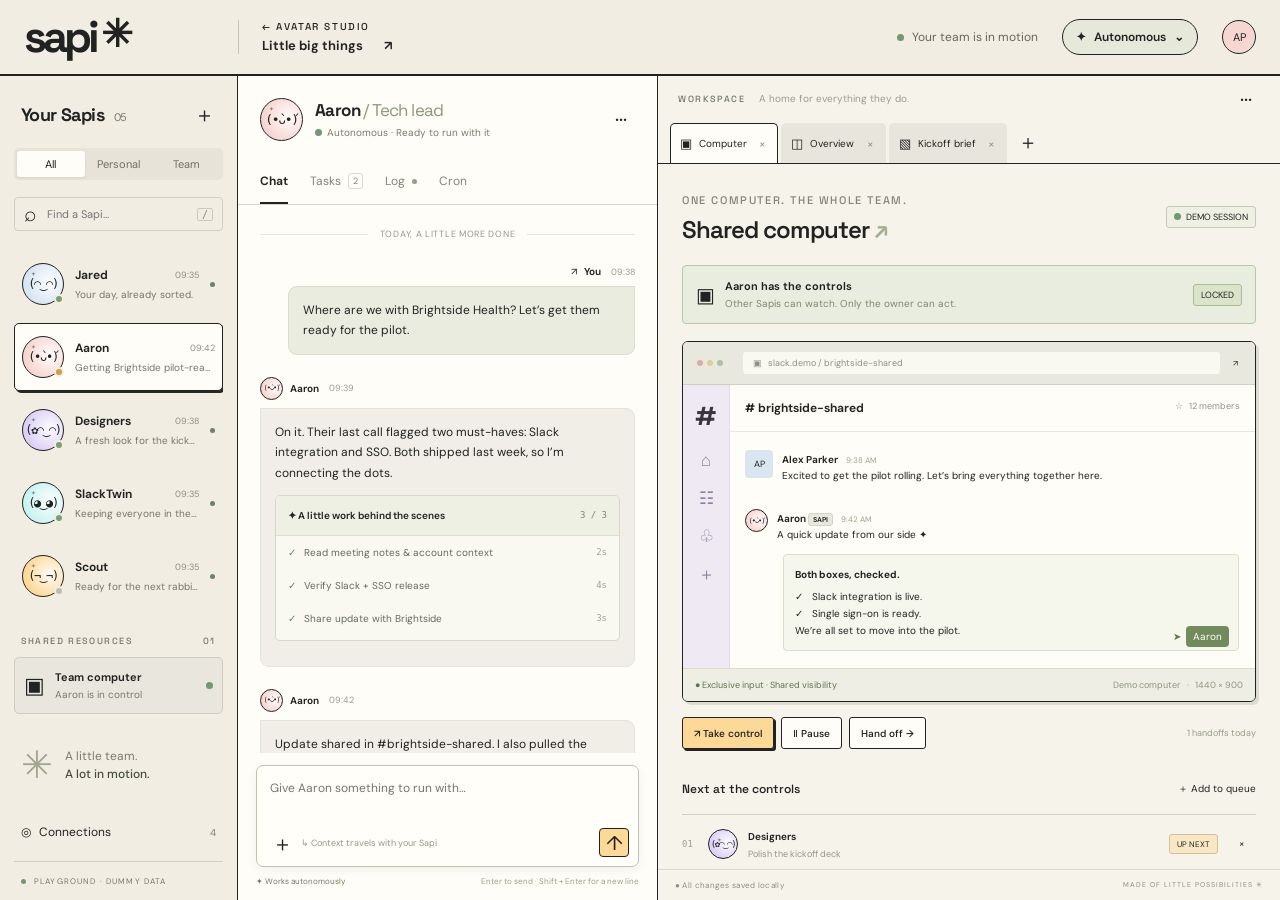
==== workspace/index.html @ 3ad09669 "Add Sapi agent workspace prototype module" ====
<!doctype html>
<html lang="en">
<head>
  <meta charset="utf-8">
  <meta name="viewport" content="width=device-width, initial-scale=1">
  <meta name="theme-color" content="#f1ede3">
  <title>Sapi — A little team. A lot in motion.</title>
  <link rel="stylesheet" href="styles.css">
</head>
<body>
  <div class="app">
    <header class="app-header">
      <a class="wordmark" href="#" aria-label="Sapi home">sapi<span class="brand-spark">✳</span></a>
      <div class="workspace-name"><a class="tiny-label" href="../index.html" style="text-decoration:none">← AVATAR STUDIO</a><strong>Little big things <span>↗</span></strong></div>
      <div class="header-status"><span class="status-dot"></span><span id="team-status">Your team is in motion</span></div>
      <button class="pill" id="autonomy-button"><span>✦</span> <span id="autonomy-label">Autonomous</span> <span>⌄</span></button>
      <button class="user-avatar" id="profile-button" aria-label="Workspace settings">AP</button>
    </header>
    <div class="main-grid">
      <aside class="sidebar">
        <div class="sidebar-heading"><h1>Your Sapis<span id="agent-count">05</span></h1><button class="icon-button" id="add-agent" aria-label="Add an agent">＋</button></div>
        <div class="scope-switch" aria-label="Agent views"><button data-scope="all" class="active">All</button><button data-scope="personal">Personal</button><button data-scope="team">Team</button></div>
        <label class="search-field"><span aria-hidden="true">⌕</span><input id="agent-search" type="search" placeholder="Find a Sapi…" aria-label="Search agents"><kbd>/</kbd></label>
        <div id="agent-list" class="agent-list"></div>
        <div class="sidebar-bottom">
          <div class="small-heading"><span>SHARED RESOURCES</span><span>01</span></div>
          <button id="resource-button" class="resource-card"><span class="computer-icon" aria-hidden="true">▣</span><span><strong>Team computer</strong><small id="resource-owner">Aaron is in control</small></span><span class="status-dot"></span></button>
          <div class="team-note"><span class="note-spark">✳</span><p>A little team.<br><strong>A lot in motion.</strong></p></div>
          <button id="connections-button" class="text-button full-row">◎ <span>Connections</span><span class="count">4</span></button>
          <div class="demo-note"><span class="status-dot"></span> PLAYGROUND · DUMMY DATA</div>
        </div>
      </aside>
      <section class="conversation" aria-label="Agent conversation">
        <div class="agent-heading" id="agent-heading"></div>
        <nav class="conversation-tabs" aria-label="Agent activity"><button data-panel="chat" class="active">Chat</button><button data-panel="tasks">Tasks <span id="task-count">3</span></button><button data-panel="log">Log <span class="log-dot"></span></button><button data-panel="cron">Cron</button></nav>
        <div class="conversation-body" id="conversation-body"></div>
        <div class="composer-area" id="composer-area">
          <div id="attachment-chip"></div>
          <form class="composer" id="chat-form"><textarea rows="2" id="message-input" placeholder="Give Aaron something to run with…" aria-label="Message agent"></textarea><div class="composer-bottom"><button type="button" id="attach-button" class="icon-button" aria-label="Attach a demo document">＋</button><span>↳ Context travels with your Sapi</span><button type="submit" class="send-button" aria-label="Send message">↑</button></div></form>
          <div class="composer-hint"><span>✦ Works autonomously</span><span>Enter to send · Shift + Enter for a new line</span></div>
        </div>
      </section>
      <main class="workspace" aria-label="Dashboards and artifacts">
        <div class="workspace-heading"><span class="tiny-label">WORKSPACE</span><span class="workspace-subtitle">A home for everything they do.</span><button class="icon-button" id="workspace-menu" aria-label="Workspace options">···</button></div>
        <div class="browser-tabs-wrap"><div id="browser-tabs" class="browser-tabs" aria-label="Workspace tabs"></div><button id="add-tab" class="add-tab" aria-label="Add workspace tab">＋</button></div>
        <div id="workspace-content" class="workspace-content"></div>
        <footer class="workspace-footer"><span id="workspace-footer-status">● All changes saved locally</span><span>MADE OF LITTLE POSSIBILITIES ✳</span></footer>
      </main>
    </div>
  </div>
  <dialog id="modal" aria-labelledby="modal-title"><div class="modal-top"><span class="tiny-label" id="modal-eyebrow">SAPI WORKSPACE</span><button class="icon-button" id="close-modal" aria-label="Close dialog">×</button></div><div id="modal-content"></div></dialog>
  <div id="toast" class="toast" role="status" aria-live="polite"></div>
  <script src="app.js"></script>
</body>
</html>
---- workspace/styles.css ----
@import url('https://fonts.googleapis.com/css2?family=DM+Sans:wght@400;450;500;550;600;650;700&family=Space+Grotesk:wght@400;500;600;700&display=swap');
:root{--ink:#202321;--paper:#f1ede3;--panel:#fffdf7;--line:#d9d6cd;--muted:#77796f;--acid:#fdd997;--green:#416651;--rose:#f7d6d1;--aqua:#c9f3f1;--lavender:#dbd0f7;--shadow:3px 3px 0 var(--ink)}
*{box-sizing:border-box}body{margin:0;background:var(--paper);color:var(--ink);font-family:'DM Sans',sans-serif;font-size:13px}button,input,textarea,select{font:inherit;color:inherit}button,a,input,textarea,select{-webkit-tap-highlight-color:transparent}button{cursor:pointer}button{border:0;background:none}button:disabled{cursor:default;opacity:.45}button:focus-visible,a:focus-visible{outline:3px solid #9671da;outline-offset:3px}input:focus,textarea:focus,select:focus{outline:2px solid #a2947a;outline-offset:1px}a{color:inherit}button:hover{filter:brightness(.97)}h1,h2,h3,p{margin:0}h1,h2,h3,.display{font-family:'Space Grotesk',sans-serif}button{transition:background .15s,box-shadow .15s,transform .15s}svg{vertical-align:middle}small{font-size:11px}strong{font-weight:650}.app{height:100dvh;min-height:640px;display:flex;flex-direction:column}.app-header{height:76px;min-height:76px;display:flex;align-items:center;border-bottom:2px solid var(--ink);padding:0 24px;gap:24px}.wordmark{font-family:'Space Grotesk',sans-serif;font-size:44px;line-height:1;font-weight:700;letter-spacing:-4px;text-decoration:none;width:190px}.brand-spark{display:inline-block;font-size:38px;margin-left:5px;color:var(--ink);vertical-align:top}.workspace-name{padding-left:23px;border-left:1px solid #c7c4b9;display:grid;gap:4px}.workspace-name strong{font-size:13px}.workspace-name strong span{margin-left:18px}.tiny-label,.small-heading,.eyebrow{font:500 10px 'Space Grotesk',sans-serif;letter-spacing:1.6px}.header-status{margin-left:auto;display:flex;align-items:center;gap:8px;color:#64685c;font-size:12px}.status-dot{display:inline-block;flex-shrink:0;width:7px;height:7px;border-radius:50%;background:#719873}.pill{display:flex;align-items:center;gap:8px;padding:9px 13px;border:1px solid var(--ink);border-radius:22px;background:#e6e8da;font-size:12px;font-weight:600}.user-avatar{border:1.5px solid var(--ink);border-radius:50%;height:34px;width:34px;background:var(--rose);font-size:11px}.main-grid{flex:1;min-height:0;display:grid;grid-template-columns:238px minmax(350px,420px) minmax(420px,1fr)}.sidebar{border-right:1.5px solid var(--ink);display:flex;flex-direction:column;min-height:0;padding:24px 14px 0}.sidebar-heading{display:flex;align-items:center;justify-content:space-between;margin:0 7px 20px}.sidebar-heading h1{font-size:18px;letter-spacing:-.6px}.sidebar-heading h1 span{font:400 11px 'DM Sans';color:var(--muted);margin-left:10px}.icon-button{width:28px;height:28px;display:inline-grid;place-items:center;font-size:21px;border-radius:4px;flex-shrink:0}.icon-button:hover{background:#e6e2d7}.scope-switch{display:flex;padding:3px;background:#e7e3d9;border-radius:5px;margin-bottom:17px}.scope-switch button{flex:1;font-size:11px;padding:6px 2px;border-radius:3px;color:#6d7065}.scope-switch button.active{background:var(--panel);box-shadow:0 1px 3px #00000015;color:var(--ink)}.search-field{display:flex;align-items:center;gap:8px;padding:8px 9px;border:1px solid #d1cec4;border-radius:4px;margin-bottom:18px}.search-field span{font-size:21px;line-height:14px}.search-field input{background:none;border:0;min-width:0;width:100%;font-size:11px}.search-field kbd{border:1px solid #ccc8bd;border-radius:2px;padding:0 4px;color:#8d8b82;font-size:10px}.agent-list{display:flex;flex-direction:column;gap:5px;overflow:auto;padding:1px 0 12px}.agent-row{display:flex;align-items:center;gap:11px;text-align:left;width:100%;padding:12px 7px;border:1px solid transparent;border-radius:5px;position:relative}.agent-row.active{background:var(--panel);border-color:var(--ink);box-shadow:2px 2px 0 #252822}.agent-row:hover:not(.active){background:#e8e3d9}.avatar{position:relative;display:inline-flex;align-items:center;justify-content:center;border:1.4px solid var(--ink);border-radius:50%;width:42px;height:42px;flex-shrink:0;background:radial-gradient(circle at 67% 46%,#ffffffee 0%,#ffffffaa 20%,#ffffff00 70%),var(--avatar-color);font-family:'SF Mono',monospace;font-size:12px;letter-spacing:-1.3px;white-space:nowrap}.avatar:before{content:'✦';position:absolute;top:5px;left:8px;font-size:8px;opacity:.5}.avatar .presence{position:absolute;bottom:0;right:-1px;border:2px solid var(--paper);background:#7b9e76;border-radius:50%;width:10px;height:10px}.avatar .presence.busy{background:#d29c48}.avatar .presence.idle{background:#b9bdb2}.avatar.large{width:43px;height:43px;font-size:13px}.avatar.mini{width:23px;height:23px;font-size:7px;letter-spacing:-1px}.avatar.mini:before{display:none}.agent-row-copy{min-width:0;flex:1}.agent-row-name{display:flex;align-items:center;justify-content:space-between;gap:4px;font-weight:650;font-size:12px}.agent-row-name small{font-size:9px;font-weight:400;color:#8c8f82}.agent-row-copy p{font-size:10px;margin-top:5px;color:#74776c;white-space:nowrap;overflow:hidden;text-overflow:ellipsis}.unread-dot{height:5px;width:5px;border-radius:50%;background:#668568}.sidebar-bottom{margin-top:auto;padding-top:20px}.small-heading{display:flex;justify-content:space-between;font-size:9px;color:#75786c;padding:0 7px;margin-bottom:10px}.resource-card{display:flex;gap:10px;align-items:center;text-align:left;border:1px solid #cecbbf;border-radius:5px;width:100%;padding:12px 9px;background:#e9e7dd}.computer-icon{font-size:22px}.resource-card strong{font-size:11px;display:block}.resource-card small{display:block;font-size:10px;margin-top:4px;color:#767a6c}.resource-card>.status-dot{margin-left:auto}.team-note{display:flex;align-items:center;gap:12px;padding:26px 7px 22px}.note-spark{font-size:38px;color:#a2a690}.team-note p{font-size:12px;color:#787c6d;line-height:1.5}.team-note strong{font-weight:500;color:#454c3f}.text-button{display:flex;align-items:center;gap:8px;padding:7px 0;font-size:12px}.full-row{width:100%;padding:12px 7px}.count{margin-left:auto;font-size:10px;color:#7c8172}.demo-note{border-top:1px solid #d1cec2;margin-top:9px;display:flex;align-items:center;gap:8px;padding:14px 7px;font-size:8px;letter-spacing:1.15px;color:#757969}.demo-note .status-dot{height:5px;width:5px}.conversation{background:var(--panel);border-right:1.5px solid var(--ink);display:flex;flex-direction:column;min-width:0;min-height:0}.agent-heading{display:flex;gap:12px;align-items:center;padding:21px 22px 19px;height:84px}.agent-heading h2{font-size:17px;letter-spacing:-.6px;margin-bottom:5px}.agent-heading p{font-size:10px;color:#777e6e;display:flex;align-items:center;gap:5px}.agent-heading .icon-button{margin-left:auto}.conversation-tabs{display:flex;gap:22px;border-bottom:1px solid var(--line);padding:0 22px}.conversation-tabs button{font-size:12px;padding:13px 0;border-bottom:2px solid transparent;color:#808375;display:flex;align-items:center;gap:7px}.conversation-tabs button.active{border-bottom-color:var(--ink);color:var(--ink);font-weight:650}.conversation-tabs button span:not(.log-dot){font-size:9px;padding:1px 4px;border:1px solid #dadbd0;border-radius:3px}.log-dot{height:5px;width:5px;border-radius:50%;background:#8fa281}.conversation-body{flex:1;overflow:auto;min-height:0;padding:23px 22px;scroll-behavior:smooth}.day-divider{display:flex;align-items:center;gap:12px;color:#96988c;font-size:9px;letter-spacing:.7px;margin:0 0 25px}.day-divider:before,.day-divider:after{content:'';height:1px;background:#e8e7dd;flex:1}.message{margin-bottom:22px}.message.user{margin-left:28px}.message-meta{display:flex;align-items:center;gap:7px;font-size:10px;margin-bottom:8px}.message-meta time{font-size:9px;color:#999c90;margin-left:3px}.user .message-meta{justify-content:flex-end}.message-bubble{font-size:12px;line-height:1.7;background:#f0eee6;border:1px solid #e5e3d9;border-radius:0 9px 9px 9px;padding:13px 14px}.user .message-bubble{background:#e9ecdF;border-color:#d8ddcd;border-radius:9px 0 9px 9px}.message-bubble p+p{margin-top:10px}.message-bubble b{font-weight:650}.message-bubble a,.inline-link{color:#527359;text-decoration:underline;text-underline-offset:3px}.execution-card{border:1px solid #d7d8ca;border-radius:5px;margin:12px 0;background:#f9f9f2;overflow:hidden}.execution-title{display:flex;align-items:center;gap:6px;padding:11px 12px;font-size:10px;font-weight:600;background:#edf0e3;border-bottom:1px solid #dce0d2}.execution-title span:last-child{margin-left:auto;font:400 9px monospace;color:#7e8776}.execution-line{display:flex;align-items:center;gap:8px;padding:8px 12px;font-size:10px;color:#646b59}.execution-line:first-of-type{padding-top:13px}.execution-line:last-child{padding-bottom:13px}.check{color:#628559}.execution-line time{margin-left:auto;color:#a0a48e;font:9px monospace}.artifact-link{display:flex;align-items:center;gap:12px;padding:13px 12px;border:1px solid #c8cbbd;border-radius:4px;text-align:left;background:#fffdf7;width:100%;margin-top:13px;box-shadow:2px 2px 0 #e1e0d5}.file-icon{font-size:22px;border:1px solid #a5b697;border-radius:3px;background:#e4eadb;padding:3px 6px}.artifact-link strong{display:block;font-size:11px}.artifact-link small{display:block;font-size:9px;color:#929782;margin-top:4px}.artifact-link>span:last-child{margin-left:auto}.message-foot{display:flex;align-items:center;gap:5px;margin-top:8px;font-size:9px;color:#89917b}.suggestions{display:flex;flex-wrap:wrap;gap:7px;margin-top:16px}.suggestions button{border:1px solid #d9ddcc;border-radius:4px;font-size:10px;padding:7px 9px;background:#fbfcf6;color:#606e53}.composer-area{padding:12px 18px 14px}.composer{border:1px solid #bfc4b2;border-radius:7px;background:#fffef9;box-shadow:0 3px 10px #323b2810;overflow:hidden}.composer textarea{display:block;width:100%;resize:none;background:none;border:0;padding:13px;font-size:12px;line-height:1.5;min-height:57px;max-height:150px}.composer textarea:focus{outline:0}.composer:focus-within{outline:2px solid #a9b497}.composer-bottom{display:flex;align-items:center;padding:0 9px 9px;gap:7px}.composer-bottom>span{font-size:9px;color:#929986}.send-button{margin-left:auto;border:1px solid var(--ink);height:29px;width:30px;background:var(--acid);border-radius:4px;font-size:20px}.composer-hint{display:flex;justify-content:space-between;font-size:8px;color:#9a9f8c;margin-top:9px;gap:10px}.composer-hint span:first-child{color:#6f7e60}.workspace{min-width:0;background:#f6f3eb;display:flex;flex-direction:column;min-height:0}.workspace-heading{height:45px;min-height:45px;display:flex;align-items:center;padding:0 20px;gap:14px}.workspace-heading .tiny-label{font-size:9px;color:#73786a}.workspace-subtitle{font-size:10px;color:#9a9d90}.workspace-heading .icon-button{margin-left:auto}.browser-tabs-wrap{display:flex;border-bottom:1.5px solid var(--ink);padding:0 12px;min-height:39px;gap:5px}.browser-tabs{display:flex;min-width:0;overflow:auto;scrollbar-width:none;gap:3px;padding-top:2px;flex:0 1 auto}.workspace-tab{display:flex;align-items:center;gap:10px;border:1px solid transparent;border-bottom:0;border-radius:5px 5px 0 0;padding:0 9px;background:#e8e6dc;min-width:105px;max-width:180px;flex-shrink:0;font-size:10px}.workspace-tab.active{background:var(--panel);border-color:var(--ink);position:relative}.workspace-tab .tab-select{display:flex;align-items:center;gap:7px;flex:1;text-align:left;padding:11px 0;white-space:nowrap;overflow:hidden;text-overflow:ellipsis}.tab-icon{font-size:13px}.tab-close{padding:2px;font-size:12px;color:#929487}.add-tab{font-size:20px;width:28px;flex-shrink:0}.workspace-content{flex:1;min-height:0;overflow:auto;padding:24px}.workspace-footer{border-top:1px solid #d8d8cc;display:flex;justify-content:space-between;gap:12px;padding:10px 17px;font-size:8px;color:#89917a;letter-spacing:.3px}.workspace-footer span:last-child{font-size:7px;letter-spacing:1px}.section-title{display:flex;align-items:center;gap:10px;margin-bottom:20px}.section-title h2{font-size:24px;letter-spacing:-1px;font-weight:600}.section-title p{font-size:11px;color:#818675;margin-top:5px}.section-title .actions{margin-left:auto}.eyebrow{font-size:9px;color:#868b79;margin-bottom:7px}.tag{display:inline-flex;align-items:center;gap:5px;padding:4px 7px;border:1px solid #c5cbb7;background:#edf0e2;border-radius:3px;font-size:9px;white-space:nowrap}.tag.amber{background:#f8e7c5;border-color:#d4c094}.tag.gray{background:#e9e8df;border-color:#d4d5c7}.tag.lilac{background:#ece6f8;border-color:#cfc0e2}.button{display:inline-flex;align-items:center;justify-content:center;gap:7px;border:1px solid var(--ink);background:var(--panel);padding:8px 11px;border-radius:3px;font-size:10px;font-weight:550;min-height:32px}.button.primary{background:var(--acid);box-shadow:2px 2px 0 var(--ink)}.button.primary:hover{transform:translate(1px,1px);box-shadow:1px 1px 0 var(--ink)}.button.danger{color:#9d463e;border-color:#b26c60}.button.soft{border-color:#cdd1c0;background:#eeeee3}.actions{display:flex;gap:7px;align-items:center;flex-wrap:wrap}.lock-banner{display:flex;align-items:center;gap:10px;padding:13px;border:1px solid #b8c7a5;background:#e8eddf;border-radius:4px;margin-bottom:17px}.lock-banner strong{display:block;font-size:11px}.lock-banner p{font-size:10px;color:#7d896e;margin-top:4px}.lock-banner .tag{margin-left:auto;background:#dbe4cb;border-color:#aabc94}.lock-symbol{font-size:20px}.computer-window{border:1.5px solid var(--ink);border-radius:6px;overflow:hidden;box-shadow:3px 3px 0 #deddd1;background:#fffdf7}.computer-toolbar{display:flex;align-items:center;background:#e9e8df;padding:10px;gap:6px;border-bottom:1px solid #cecfc0}.traffic{display:flex;gap:4px;padding:0 4px}.traffic i{height:6px;width:6px;border-radius:50%;background:#c7cbbd}.traffic i:first-child{background:#d8b0a3}.traffic i:nth-child(2){background:#dfcd92}.traffic i:last-child{background:#adc1a0}.address{margin-left:10px;background:#f9f8f1;border-radius:3px;padding:5px 10px;flex:1;font-size:9px;color:#8b9181;overflow:hidden;white-space:nowrap}.computer-toolbar>.tag{font-size:8px;border:0;background:none}.mock-screen{min-height:266px;position:relative;display:flex}.mock-rail{width:47px;background:#efe9f4;border-right:1px solid #e2daea;display:flex;flex-direction:column;align-items:center;padding:15px 0;gap:16px;font-size:17px;color:#8e809f}.mock-rail .slack-symbol{font-size:25px;color:#3b3443;font-weight:700}.mock-channel{flex:1;min-width:0}.channel-header{padding:15px;border-bottom:1px solid #e7e7dc;font-size:12px;font-weight:650;display:flex;justify-content:space-between}.channel-header span{font-size:9px;font-weight:400;color:#8e9383}.channel-post{display:flex;align-items:flex-start;gap:9px;padding:18px 15px 7px}.channel-post .user-avatar{border-radius:4px;width:28px;height:28px;font-size:9px;flex-shrink:0;background:#d9e6ef;border:0;display:grid;place-items:center}.channel-post p{font-size:10px;line-height:1.7}.channel-post strong{font-size:10px}.channel-post time{font-size:8px;color:#a0a28f;margin-left:8px}.posted-card{margin:4px 16px 17px 53px;padding:11px;background:#f5f7ed;border:1px solid #d9dfca;border-radius:4px;line-height:1.7;font-size:10px}.posted-card b{display:block;font-size:10px;margin-bottom:5px}.screen-cursor{position:absolute;right:26px;bottom:21px;display:flex;align-items:center;font-size:10px;gap:5px;color:#60794d}.screen-cursor span{background:#728b5d;color:#fff;padding:4px 7px;border-radius:4px}.computer-caption{display:flex;justify-content:space-between;align-items:center;gap:8px;padding:10px 12px;background:#efeee5;border-top:1px solid #d9dbcb;font-size:9px;color:#8d957f}.computer-caption span:first-child{color:#5d744a}.computer-controls{display:flex;justify-content:space-between;align-items:center;gap:10px;margin:15px 0 26px}.computer-controls>span{font-size:9px;color:#969c87}.subheading{display:flex;justify-content:space-between;align-items:center;margin-bottom:11px}.subheading h3{font-size:12px;font-weight:550}.subheading span{font-size:9px;color:#8c947d}.queue{border-top:1px solid #cfd4c1}.queue-row{display:flex;align-items:center;gap:10px;padding:12px 0;border-bottom:1px solid #d8dccd}.queue-position{font:9px monospace;color:#9ba48a;width:16px}.queue-row .avatar{width:30px;height:30px;font-size:9px}.queue-row-copy{flex:1}.queue-row strong{font-size:10px}.queue-row p{font-size:9px;color:#909981;margin-top:4px}.queue-row>.tag{font-size:8px}.queue-row>button{font-size:10px}.resource-help{font-size:10px;color:#8c967d;line-height:1.6;padding-top:13px}.overview-hero{border:1.5px solid var(--ink);padding:20px;background:var(--acid);box-shadow:3px 3px 0 var(--ink);position:relative;margin:4px 3px 24px 0}.overview-hero h2{font-size:27px;letter-spacing:-1px;line-height:1.13;max-width:280px}.overview-hero p{font-size:11px;margin-top:12px;max-width:310px;line-height:1.6}.overview-hero .hero-spark{position:absolute;right:20px;top:16px;font-size:50px;color:#8d723b;opacity:.45}.metrics{display:grid;grid-template-columns:repeat(3,1fr);border-bottom:1px solid #cbcebd;padding-bottom:22px;margin-bottom:22px}.metric{border-right:1px solid #d1d4c2;padding-left:16px}.metric:first-child{padding-left:0}.metric:last-child{border:0}.metric strong{font:500 27px 'Space Grotesk'}.metric p{font-size:10px;color:#818a72;margin-top:4px}.task-card{border:1px solid #d0d4c2;background:var(--panel);padding:15px;border-radius:5px;margin-bottom:10px;text-align:left;width:100%;display:block}.task-card:hover{border-color:#8f9d7f}.task-card h3{font-family:'DM Sans';font-size:12px;line-height:1.5;font-weight:600}.task-card p{color:#858e76;font-size:10px;margin-top:5px;line-height:1.6}.task-card-top{display:flex;align-items:center;justify-content:space-between;gap:8px;margin-bottom:10px}.task-card-bottom{display:flex;align-items:center;gap:7px;margin-top:14px;font-size:9px;color:#8b947b}.task-card-bottom>.tag{margin-left:auto}.progress-track{height:4px;background:#e8ebdf;border-radius:2px;margin-top:13px}.progress-track span{height:4px;display:block;background:#a6b492;border-radius:2px}.list-heading{display:flex;align-items:center;justify-content:space-between;margin-bottom:17px}.list-heading h3{font-size:15px;letter-spacing:-.4px}.empty{padding:35px 14px;text-align:center;color:#879179;font-size:12px;line-height:1.8}.log-row{padding:0 0 22px 16px;border-left:1px solid #d7decb;position:relative;margin-left:5px}.log-row:before{content:'';position:absolute;width:7px;height:7px;left:-4px;top:4px;background:#9eae8b;border:2px solid var(--panel);border-radius:50%}.log-row time{font:9px monospace;color:#9ca58f}.log-row strong{font-size:11px;display:block;margin:6px 0}.log-row p{font-size:10px;color:#8b957e;line-height:1.6}.schedule-card{border:1px solid #cbd2bf;border-radius:5px;background:#f8f9f1;padding:14px;margin-bottom:12px}.schedule-card h3{font:600 12px 'DM Sans'}.schedule-card p{font-size:10px;color:#869279;margin:7px 0;line-height:1.6}.schedule-card .actions{border-top:1px solid #dde2d3;padding-top:10px;margin-top:12px;justify-content:space-between}.schedule-meta{font:9px monospace;color:#93a081}.switch{width:29px;height:17px;border-radius:12px;background:#8d9f7a;padding:2px;display:inline-flex;align-items:center}.switch:before{content:'';height:13px;width:13px;border-radius:50%;background:white;transform:translateX(12px)}.switch.off{background:#c6cbbd}.switch.off:before{transform:translateX(0)}.doc-page{border:1px solid #d1d3c5;background:#fffef9;padding:28px;box-shadow:3px 3px 0 #e2e4d6}.doc-page .doc-icon{font-size:31px;margin-bottom:18px}.doc-page h2{font-size:28px;letter-spacing:-1.2px;line-height:1.15}.doc-meta{font-size:9px;color:#879377;display:flex;align-items:center;gap:7px;border-bottom:1px solid #dde1d1;padding:14px 0 20px;margin-bottom:24px}.doc-page h3{font-size:13px;margin:22px 0 10px}.doc-page p,.doc-page li{font-size:11px;line-height:1.8;color:#657256}.doc-page ul{padding-left:18px}.doc-callout{background:#eef1e3;border-left:3px solid #a7b88b;padding:12px;margin:17px 0;font-size:11px;line-height:1.7;color:#65774e}.artifact-list{display:grid;gap:10px}.artifact-item{border:1px solid #cdd4bf;background:#fffef8;border-radius:4px;display:flex;align-items:center;gap:13px;padding:15px;text-align:left}.artifact-item strong{font-size:12px;display:block}.artifact-item p{font-size:10px;color:#879478;margin-top:5px}.artifact-item>span:last-child{margin-left:auto}.repo-title{border-bottom:1px solid #cfd4c2;padding-bottom:15px;margin-bottom:18px;font:500 15px 'Space Grotesk'}.repo-item{border:1px solid #cfd4c2;background:var(--panel);border-radius:4px;padding:14px;margin-bottom:10px;display:flex;gap:10px;align-items:flex-start;text-align:left;width:100%}.repo-item strong{font-size:11px}.repo-item p{font-size:10px;color:#929b85;margin-top:6px}.repo-item .tag{margin-left:auto}.connection-grid{display:grid;grid-template-columns:1fr 1fr;gap:10px}.connection-card{padding:17px;border:1px solid #d4dac7;border-radius:5px;background:var(--panel);text-align:left}.connection-card strong{display:block;font-size:13px;margin:8px 0}.connection-card p{font-size:10px;color:#8e9b7d}.connection-card .connection-logo{font-size:25px}.connection-card .tag{margin-top:18px}.event-alert{padding:11px 13px;background:#f4e4bc;border:1px solid #cfbc8c;border-radius:4px;margin-bottom:14px;font-size:11px;line-height:1.6}.attachment-chip{display:flex;align-items:center;gap:8px;font-size:10px;background:#eceddf;padding:8px;margin-bottom:7px;border-radius:3px}.attachment-chip button{margin-left:auto}.typing{color:#8d967d;font-size:11px;padding:5px 0 15px}.custom-link{padding:16px;border:1px solid #ccd3bd;border-radius:4px;background:#fffef9;display:flex;align-items:center;gap:10px;margin-top:16px;word-break:break-word}.custom-link a{font-size:12px;color:#668052}.tab-hint{font-size:9px;color:#9aa28c;margin-top:12px;text-align:right}dialog{border:1.5px solid var(--ink);border-radius:7px;width:min(490px,calc(100vw - 32px));padding:22px;background:var(--panel);box-shadow:7px 7px 0 #20232166;color:var(--ink)}dialog::backdrop{background:#21272066;backdrop-filter:blur(3px)}.modal-top{display:flex;align-items:center;justify-content:space-between;margin-bottom:14px}.modal-top .tiny-label{color:#8b947d}#modal-content h2{font-size:24px;letter-spacing:-.8px;margin-bottom:10px}#modal-content>p{font-size:12px;color:#7c886c;line-height:1.7;margin-bottom:20px}.form-stack{display:grid;gap:15px}.form-stack label{font-size:11px;font-weight:550;display:grid;gap:7px}.form-stack input,.form-stack select,.form-stack textarea{width:100%;padding:10px;border:1px solid #c1cbb4;border-radius:4px;background:#fbfcf5;font-size:12px}.form-stack textarea{min-height:170px;resize:vertical;line-height:1.7}.form-stack .button{margin-top:4px;font-size:12px}.form-row{display:grid;grid-template-columns:1fr 1fr;gap:12px}.tab-type-grid{display:grid;grid-template-columns:1fr 1fr;gap:8px;margin:19px 0}.tab-type{border:1px solid #c4ccb7;border-radius:4px;background:#f7f9ee;padding:14px;text-align:left;font-size:12px;display:flex;align-items:center;gap:10px}.tab-type span{font-size:20px}.modal-actions{display:flex;gap:8px;margin-top:21px;justify-content:flex-end}.settings-row{display:flex;align-items:center;gap:12px;border-bottom:1px solid #dbe1cf;padding:14px 0;font-size:12px}.settings-row label{flex:1}.settings-row select{max-width:165px;padding:7px;border:1px solid #c2cdb2;border-radius:4px;background:#f5f8eb;font-size:11px}.settings-row p{font-size:10px;color:#8d9a7b;margin-top:5px}.settings-row .button{margin-left:auto}.toast{position:fixed;bottom:22px;left:50%;transform:translate(-50%,15px);padding:12px 18px;border:1px solid var(--ink);background:var(--ink);color:#f9f5e9;border-radius:5px;font-size:12px;box-shadow:3px 3px 0 #aaa88d;opacity:0;pointer-events:none;transition:.2s;z-index:10;max-width:calc(100vw - 32px);line-height:1.5}.toast.visible{opacity:1;transform:translate(-50%,0)}.muted{color:#8c977c}.no-margin{margin:0}.status-selector{border:1px solid #c5cfb6;background:#f7f9ef;padding:6px;border-radius:3px;font-size:11px}.agent-profile{display:flex;gap:15px;align-items:center;margin:8px 0 22px}.agent-profile .avatar{width:70px;height:70px;font-size:20px}.form-hint{font-size:10px;color:#919e7e;line-height:1.6}.auto-choice{display:flex;align-items:center;gap:12px;border:1px solid #d0d8c2;padding:13px;margin:9px 0;border-radius:4px;text-align:left;width:100%;background:#f8f9f0}.auto-choice.selected{border-color:#3c5231;background:#e7ecd9}.auto-choice strong{display:block;font-size:12px}.auto-choice small{display:block;color:#849272;line-height:1.5;margin-top:4px}.auto-choice>span:first-child{font-size:22px}.command-empty{border:1px dashed #c5cfb5;padding:24px;text-align:center;margin-top:12px}.computer-paused{background:#efe8d6;border-color:#cbbc9a}.screen-paused .screen-cursor{display:none}[hidden]{display:none!important}
@media(min-width:1550px){.main-grid{grid-template-columns:252px 460px minmax(450px,1fr)}.conversation-body{padding:27px}.message-bubble{font-size:13px}.workspace-content{padding:30px}.mock-screen{min-height:340px}.channel-post p,.posted-card{font-size:12px}.channel-header{font-size:14px}.wordmark{width:204px}}
@media(max-width:1200px){.main-grid{grid-template-columns:206px minmax(320px,370px) minmax(350px,1fr)}.sidebar{padding-left:10px;padding-right:10px}.wordmark{width:158px}.app-header{gap:17px}.workspace-content{padding:18px}.conversation-body{padding:20px 17px}.agent-heading{padding:20px 17px}.conversation-tabs{padding:0 17px}.workspace-subtitle{display:none}.computer-controls{align-items:flex-start;flex-direction:column}.section-title h2{font-size:21px}.composer-hint span:last-child{display:none}.workspace-footer span:last-child{display:none}.workspace-tab{min-width:95px}.scope-switch button{font-size:10px}.header-status{font-size:10px}.team-note{padding-top:20px;padding-bottom:17px}}
@media(max-width:1000px){.app{height:auto;min-height:100dvh}.main-grid{grid-template-columns:195px minmax(300px,1fr);flex:1}.sidebar{grid-row:1 / 3}.conversation{height:700px;border-right:0}.workspace{grid-column:2;border-top:1.5px solid var(--ink);min-height:700px}.workspace-content{overflow:visible}.header-status{display:none}.pill{margin-left:auto}.wordmark{width:145px}.workspace-name{padding-left:13px}.workspace-subtitle{display:block}.sidebar-bottom{position:sticky;bottom:0}.browser-tabs{flex:1}.workspace-tab{flex:1}.computer-controls{flex-direction:row;align-items:center}.workspace-footer span:last-child{display:block}}
@media(max-width:600px){.app-header{height:65px;min-height:65px;padding:0 16px;gap:12px}.wordmark{font-size:38px;width:auto}.brand-spark{font-size:30px}.workspace-name{display:none}.pill{font-size:10px;padding:7px 10px}.user-avatar{width:30px;height:30px}.main-grid{display:flex;flex-direction:column}.sidebar{border-right:0;border-bottom:1.5px solid var(--ink);padding:15px 14px 9px}.sidebar-heading{margin:0 0 10px}.sidebar-heading h1{font-size:15px}.scope-switch{position:absolute;top:81px;left:135px;width:170px;margin:0}.sidebar-heading .icon-button{margin-left:auto}.search-field{margin:0 0 6px}.agent-list{flex-direction:row;overflow:auto;padding:5px 0;gap:7px}.agent-row{width:150px;min-width:150px;padding:8px 7px;gap:8px}.agent-row .avatar{width:31px;height:31px;font-size:9px}.agent-row-copy p{font-size:9px}.agent-row-name{font-size:11px}.agent-row-name small{display:none}.sidebar-bottom{display:none}.conversation{height:680px;min-height:680px}.agent-heading{height:77px}.conversation-tabs{gap:30px}.message.user{margin-left:30px}.workspace{min-height:740px}.workspace-content{padding:18px 15px}.workspace-heading{padding:0 15px}.workspace-footer span:last-child{display:none}.workspace-tab{min-width:100px}.workspace-tab .tab-select{font-size:9px}.computer-controls{flex-wrap:wrap}.computer-controls>.actions{flex-wrap:wrap}.section-title{flex-wrap:wrap}.section-title .actions{margin-left:auto}.section-title h2{font-size:22px}.connection-grid{gap:8px}.scope-switch button{padding:4px 0}.doc-page{padding:20px}.workspace-heading .workspace-subtitle{font-size:9px}.composer-hint{font-size:9px}.toast{bottom:15px}.overview-hero h2{font-size:26px;max-width:240px}.hero-spark{display:none}.channel-header span{display:none}}
@media(prefers-reduced-motion:reduce){*,*::before,*::after{scroll-behavior:auto!important;transition:none!important}}
@media(min-width:1001px) and (max-height:820px){.sidebar{padding-top:17px}.sidebar-heading{margin-bottom:12px}.scope-switch{margin-bottom:10px}.search-field{margin-bottom:10px}.agent-row{padding-top:9px;padding-bottom:9px}.sidebar-bottom{padding-top:12px}.team-note{display:none}.small-heading{margin-bottom:8px}.resource-card{padding-top:10px;padding-bottom:10px}.demo-note{padding-top:12px;padding-bottom:12px}.agent-list{min-height:260px}.full-row{padding-top:10px;padding-bottom:10px}}
@media(max-width:600px){.scope-switch{position:static;width:auto;margin-bottom:10px}.sidebar-heading{margin-bottom:10px}.agent-list{min-height:0}.composer textarea,.form-stack input,.form-stack textarea,.form-stack select{font-size:16px}.workspace-footer{font-size:9px}}
.agent-heading>div{min-width:0}.agent-heading h2{overflow-wrap:anywhere}.workspace-tab .tab-select{max-width:150px}.queue-row-copy{min-width:0;overflow-wrap:anywhere}.lock-banner>div{min-width:0}.lock-banner strong{overflow-wrap:anywhere}
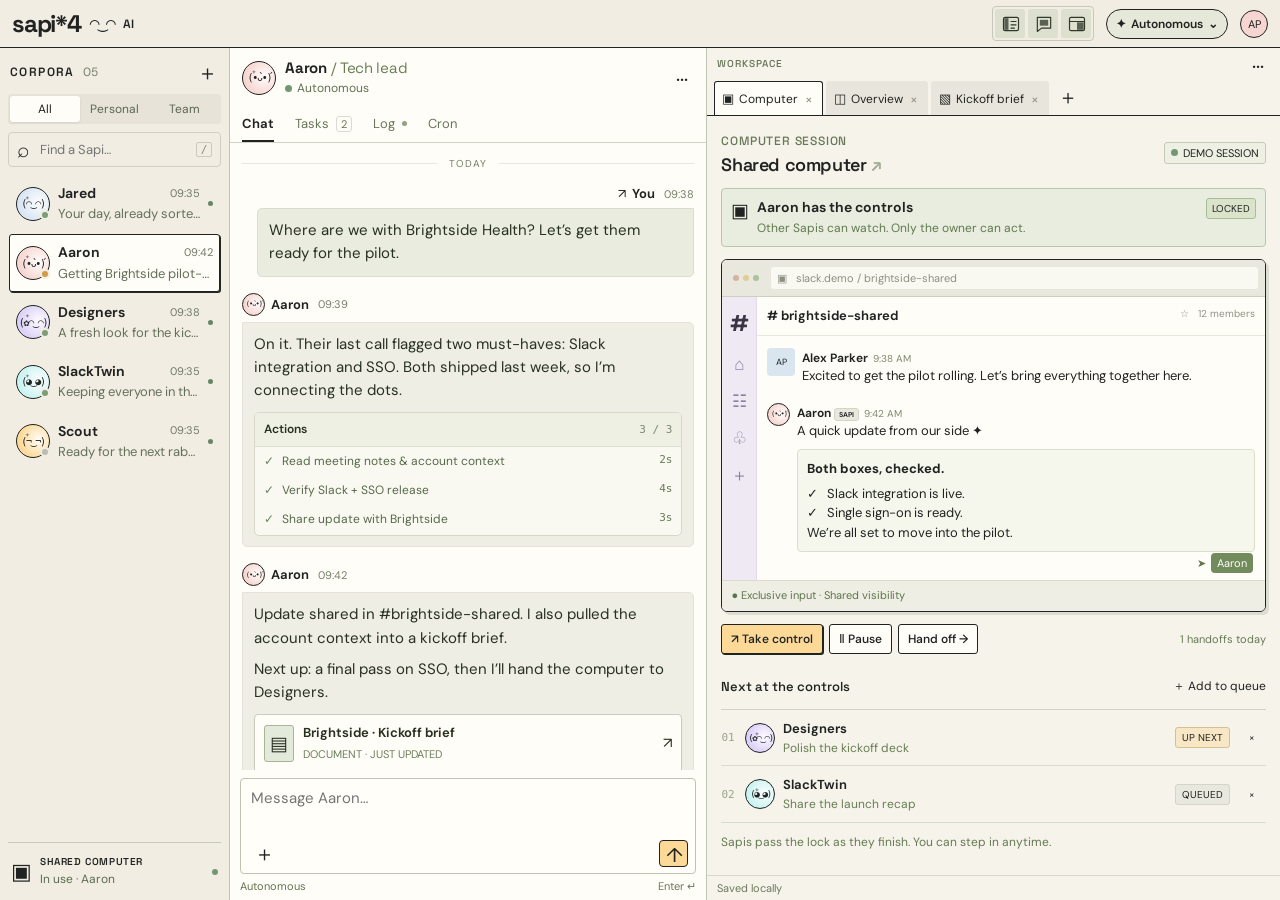
==== commit 18cef83e: "Simplify workspace layout and add panel visibility controls" ====
--- a/workspace/index.html
+++ b/workspace/index.html
@@ -4,47 +4,46 @@
   <meta charset="utf-8">
   <meta name="viewport" content="width=device-width, initial-scale=1">
   <meta name="theme-color" content="#f1ede3">
-  <title>Sapi — A little team. A lot in motion.</title>
+  <title>sapi*4 ◠‿◠ AI — Workspace</title>
   <link rel="stylesheet" href="styles.css">
 </head>
 <body>
   <div class="app">
     <header class="app-header">
-      <a class="wordmark" href="#" aria-label="Sapi home">sapi<span class="brand-spark">✳</span></a>
-      <div class="workspace-name"><a class="tiny-label" href="../index.html" style="text-decoration:none">← AVATAR STUDIO</a><strong>Little big things <span>↗</span></strong></div>
-      <div class="header-status"><span class="status-dot"></span><span id="team-status">Your team is in motion</span></div>
+      <a class="wordmark" href="#" aria-label="sapi*4 ◠‿◠ AI home"><span class="brand-name">sapi*4</span><span class="brand-face">◠‿◠</span><span class="brand-ai">AI</span></a>
+      <nav class="pane-controls" aria-label="Panel visibility">
+        <button class="pane-toggle" data-toggle-pane="sidebar" aria-controls="chat-list-panel" aria-pressed="true" aria-label="Hide chat list" title="Hide chat list"><svg viewBox="0 0 24 24" aria-hidden="true"><rect x="3" y="4" width="18" height="16" rx="2"/><path class="pane-fill" d="M4 5h5v14H4z"/><path d="M12 9h6M12 13h6M12 17h4"/></svg></button>
+        <button class="pane-toggle" data-toggle-pane="chat" aria-controls="chat-panel" aria-pressed="true" aria-label="Hide chat" title="Hide chat"><svg viewBox="0 0 24 24" aria-hidden="true"><path d="M4 4h16v13H9l-5 4z"/><path class="pane-fill" d="M7 7h10v7H7z"/></svg></button>
+        <button class="pane-toggle" data-toggle-pane="workspace" aria-controls="workspace-panel" aria-pressed="true" aria-label="Hide workspace" title="Hide workspace"><svg viewBox="0 0 24 24" aria-hidden="true"><rect x="3" y="4" width="18" height="16" rx="2"/><path d="M3 9h18"/><path class="pane-fill" d="M12 10h8v9h-8z"/></svg></button>
+      </nav>
       <button class="pill" id="autonomy-button"><span>✦</span> <span id="autonomy-label">Autonomous</span> <span>⌄</span></button>
       <button class="user-avatar" id="profile-button" aria-label="Workspace settings">AP</button>
     </header>
     <div class="main-grid">
-      <aside class="sidebar">
-        <div class="sidebar-heading"><h1>Your Sapis<span id="agent-count">05</span></h1><button class="icon-button" id="add-agent" aria-label="Add an agent">＋</button></div>
+      <aside class="sidebar" id="chat-list-panel" aria-label="Chat list">
+        <div class="sidebar-heading"><h1>CORPORA<span id="agent-count">05</span></h1><button class="icon-button" id="add-agent" aria-label="Add an agent">＋</button></div>
         <div class="scope-switch" aria-label="Agent views"><button data-scope="all" class="active">All</button><button data-scope="personal">Personal</button><button data-scope="team">Team</button></div>
         <label class="search-field"><span aria-hidden="true">⌕</span><input id="agent-search" type="search" placeholder="Find a Sapi…" aria-label="Search agents"><kbd>/</kbd></label>
         <div id="agent-list" class="agent-list"></div>
-        <div class="sidebar-bottom">
-          <div class="small-heading"><span>SHARED RESOURCES</span><span>01</span></div>
-          <button id="resource-button" class="resource-card"><span class="computer-icon" aria-hidden="true">▣</span><span><strong>Team computer</strong><small id="resource-owner">Aaron is in control</small></span><span class="status-dot"></span></button>
-          <div class="team-note"><span class="note-spark">✳</span><p>A little team.<br><strong>A lot in motion.</strong></p></div>
-          <button id="connections-button" class="text-button full-row">◎ <span>Connections</span><span class="count">4</span></button>
-          <div class="demo-note"><span class="status-dot"></span> PLAYGROUND · DUMMY DATA</div>
-        </div>
+        <footer class="sidebar-bottom">
+          <button id="resource-button" class="resource-card"><span class="computer-icon" aria-hidden="true">▣</span><span><strong>SHARED COMPUTER</strong><small id="resource-owner">In use · Aaron</small></span><span class="status-dot" id="resource-status"></span></button>
+        </footer>
       </aside>
-      <section class="conversation" aria-label="Agent conversation">
+      <section class="conversation" id="chat-panel" aria-label="Agent conversation">
         <div class="agent-heading" id="agent-heading"></div>
         <nav class="conversation-tabs" aria-label="Agent activity"><button data-panel="chat" class="active">Chat</button><button data-panel="tasks">Tasks <span id="task-count">3</span></button><button data-panel="log">Log <span class="log-dot"></span></button><button data-panel="cron">Cron</button></nav>
         <div class="conversation-body" id="conversation-body"></div>
         <div class="composer-area" id="composer-area">
           <div id="attachment-chip"></div>
-          <form class="composer" id="chat-form"><textarea rows="2" id="message-input" placeholder="Give Aaron something to run with…" aria-label="Message agent"></textarea><div class="composer-bottom"><button type="button" id="attach-button" class="icon-button" aria-label="Attach a demo document">＋</button><span>↳ Context travels with your Sapi</span><button type="submit" class="send-button" aria-label="Send message">↑</button></div></form>
-          <div class="composer-hint"><span>✦ Works autonomously</span><span>Enter to send · Shift + Enter for a new line</span></div>
+          <form class="composer" id="chat-form"><textarea rows="2" id="message-input" placeholder="Message Aaron…" aria-label="Message agent"></textarea><div class="composer-bottom"><button type="button" id="attach-button" class="icon-button" aria-label="Attach a demo document">＋</button><button type="submit" class="send-button" aria-label="Send message">↑</button></div></form>
+          <div class="composer-hint"><span>Autonomous</span><span>Enter ↵</span></div>
         </div>
       </section>
-      <main class="workspace" aria-label="Dashboards and artifacts">
-        <div class="workspace-heading"><span class="tiny-label">WORKSPACE</span><span class="workspace-subtitle">A home for everything they do.</span><button class="icon-button" id="workspace-menu" aria-label="Workspace options">···</button></div>
+      <main class="workspace" id="workspace-panel" aria-label="Dashboards and artifacts">
+        <div class="workspace-heading"><span class="tiny-label">WORKSPACE</span><button class="icon-button" id="workspace-menu" aria-label="Workspace options">···</button></div>
         <div class="browser-tabs-wrap"><div id="browser-tabs" class="browser-tabs" aria-label="Workspace tabs"></div><button id="add-tab" class="add-tab" aria-label="Add workspace tab">＋</button></div>
         <div id="workspace-content" class="workspace-content"></div>
-        <footer class="workspace-footer"><span id="workspace-footer-status">● All changes saved locally</span><span>MADE OF LITTLE POSSIBILITIES ✳</span></footer>
+        <footer class="workspace-footer"><span id="workspace-footer-status">● All changes saved locally</span></footer>
       </main>
     </div>
   </div>
--- a/workspace/styles.css
+++ b/workspace/styles.css
@@ -9,3 +9,53 @@
 @media(min-width:1001px) and (max-height:820px){.sidebar{padding-top:17px}.sidebar-heading{margin-bottom:12px}.scope-switch{margin-bottom:10px}.search-field{margin-bottom:10px}.agent-row{padding-top:9px;padding-bottom:9px}.sidebar-bottom{padding-top:12px}.team-note{display:none}.small-heading{margin-bottom:8px}.resource-card{padding-top:10px;padding-bottom:10px}.demo-note{padding-top:12px;padding-bottom:12px}.agent-list{min-height:260px}.full-row{padding-top:10px;padding-bottom:10px}}
 @media(max-width:600px){.scope-switch{position:static;width:auto;margin-bottom:10px}.sidebar-heading{margin-bottom:10px}.agent-list{min-height:0}.composer textarea,.form-stack input,.form-stack textarea,.form-stack select{font-size:16px}.workspace-footer{font-size:9px}}
 .agent-heading>div{min-width:0}.agent-heading h2{overflow-wrap:anywhere}.workspace-tab .tab-select{max-width:150px}.queue-row-copy{min-width:0;overflow-wrap:anywhere}.lock-banner>div{min-width:0}.lock-banner strong{overflow-wrap:anywhere}
+
+/* Compact workspace: readable content, restrained chrome, independent panes. */
+:root{--muted:#62695c;--line:#d0d2c5}
+body{font-size:14px}
+.app{height:100dvh;min-height:400px}
+.app-header{height:48px;min-height:48px;padding:0 12px;gap:12px;border-bottom-width:1px}
+.wordmark{width:auto;display:flex;align-items:center;gap:9px;white-space:nowrap;font-size:24px;letter-spacing:-1.2px;line-height:1}
+.brand-name{font-weight:700}.brand-face{font:500 16px monospace;letter-spacing:-1.5px}.brand-ai{font:600 12px 'Space Grotesk',sans-serif;letter-spacing:0}
+.pane-controls{display:flex;gap:3px;margin-left:auto;border:1px solid #c5c8bb;border-radius:4px;padding:2px}
+.pane-toggle{width:30px;height:29px;display:grid;place-items:center;border-radius:2px;color:#777d70;background:transparent}
+.pane-toggle svg{width:20px;height:20px;fill:none;stroke:currentColor;stroke-width:1.4;stroke-linecap:round;stroke-linejoin:round}
+.pane-toggle .pane-fill{fill:currentColor;stroke:none;opacity:.14}.pane-toggle[aria-pressed="true"]{background:#dddFcf;color:#2e3928}.pane-toggle[aria-pressed="true"] .pane-fill{opacity:.75}
+.pane-toggle[aria-pressed="false"]{color:#878d80}.pane-toggle:hover{background:#e4e6d9}
+.pill{margin-left:0;font-size:12px;padding:6px 9px;gap:5px;min-height:30px}.user-avatar{height:28px;width:28px;font-size:11px}
+.main-grid{display:grid;flex:1;min-height:0;overflow:hidden}
+.sidebar{grid-column:1;grid-row:1;padding:10px 8px 0;min-width:0;min-height:0;border-right:1px solid #bfc4b3;display:flex;flex-direction:column}
+.sidebar-heading{margin:0 2px 8px;min-height:28px}.sidebar-heading h1{font:600 12px 'Space Grotesk',sans-serif;letter-spacing:1.4px}.sidebar-heading h1 span{font:400 12px 'DM Sans',sans-serif;color:#737d68;margin-left:8px;letter-spacing:0}
+.scope-switch{position:static;width:auto;margin:0 0 8px;padding:2px;border-radius:3px;flex-shrink:0}
+.scope-switch button{font-size:12px;padding:5px 0;color:#5c6651}
+.search-field{margin:0 0 8px;padding:7px 8px;flex-shrink:0}.search-field input{font-size:13px}.search-field kbd{font-size:11px}
+.agent-list{gap:2px;min-height:0;overflow:auto;flex:1;padding:0 1px 8px;display:flex;flex-direction:column}
+.agent-row{width:100%;min-width:0;padding:8px 6px;gap:8px;border-radius:3px;flex-shrink:0}.agent-row.active{box-shadow:1px 1px 0 #252822}
+.agent-row .avatar{height:34px;width:34px;font-size:10px}.agent-row-name{font-size:14px;line-height:1.3;gap:5px}.agent-row-name small{font-size:11px;color:#707967;display:block}.agent-row-copy p{font-size:13px;line-height:1.4;margin-top:3px;color:#64705a}
+.sidebar-bottom{position:static;flex-shrink:0;margin-top:auto;padding:8px 0;border-top:1px solid #c5cabc}
+.resource-card{background:none;border:0;padding:4px 3px;gap:8px;align-items:center;border-radius:2px}.resource-card:hover{background:#e4e6d9}.resource-card>span:nth-child(2){min-width:0;flex:1}.resource-card strong{font:600 10px 'Space Grotesk',sans-serif;letter-spacing:.6px}.resource-card small{font-size:12px;color:#5b6b4d;margin-top:3px;line-height:1.4;overflow-wrap:anywhere}.computer-icon{font-size:22px}.resource-card .status-dot{height:6px;width:6px}.status-dot.idle{background:#a2a797}.status-dot.paused{background:#b98735}
+.conversation{grid-column:2;grid-row:1;height:auto;min-height:0;border-right:1px solid #bfc4b3;display:flex;flex-direction:column}
+.agent-heading{height:59px;min-height:59px;padding:8px 12px;gap:9px}.agent-heading .avatar{width:34px;height:34px;font-size:10px}.agent-heading h2{font-size:15px;letter-spacing:-.3px;margin-bottom:3px;line-height:1.25}.agent-heading p{font-size:12px;color:#5f7152;line-height:1.2}.agent-heading .icon-button{width:25px;height:25px}
+.conversation-tabs{padding:0 12px;gap:21px;flex-shrink:0}.conversation-tabs button{font-size:13px;padding:8px 0;color:#68765b}.conversation-tabs button span:not(.log-dot){font-size:11px;padding:0 4px}
+.conversation-body{padding:14px 12px;flex:1;min-height:0;overflow:auto}
+.day-divider{margin:0 0 15px;font-size:10px;letter-spacing:1px;color:#738166}
+.message{margin-bottom:16px}.message.user{margin-left:15px}.message-meta{font-size:13px;margin-bottom:6px;gap:6px}.message-meta time{font-size:11px;color:#747f69}
+.message-bubble{font-size:15px;line-height:1.55;padding:10px 11px;border-radius:0 5px 5px 5px;background:#eeeee5;color:#283021}.user .message-bubble{border-radius:5px 0 5px 5px}.message-bubble p+p{margin-top:8px}
+.execution-card{margin:10px 0 0}.execution-title{font-size:12px;padding:8px 9px;line-height:1.4}.execution-title span:last-child{font:11px monospace}.execution-line{font-size:12px;padding:6px 9px;line-height:1.4;color:#57694a;align-items:flex-start}.execution-line time{font-size:11px;color:#697b5b;flex-shrink:0}.execution-line:first-of-type{padding-top:8px}.execution-line:last-child{padding-bottom:8px}
+.artifact-link{padding:9px;gap:9px;margin-top:10px;box-shadow:none}.artifact-link strong{font-size:13px;line-height:1.4}.artifact-link small{font-size:11px;color:#6c7f5b;margin-top:3px}.file-icon{font-size:19px;padding:3px 5px}.message-foot{font-size:11px;color:#6f7f5e;margin-top:6px}
+.suggestions{gap:6px;margin-top:12px}.suggestions button{font-size:12px;padding:6px 8px;color:#526447}.composer-area{padding:8px 10px 7px;flex-shrink:0}.composer{border-radius:4px;box-shadow:none}.composer textarea{font-size:15px;min-height:50px;padding:9px 10px;line-height:1.4}.composer-bottom{padding:0 7px 6px}.composer-bottom>span{display:none}.composer-hint{margin-top:5px;font-size:11px;color:#69785b}.composer-hint span:last-child{display:block}.send-button{width:29px;height:27px}.composer-hint span:first-child{color:#637451}
+.workspace{grid-column:3;grid-row:1;min-height:0;min-width:0;border-top:0;display:flex;flex-direction:column}.workspace-heading{height:31px;min-height:31px;padding:0 10px}.workspace-heading .tiny-label{font-size:10px;letter-spacing:1px;color:#637353}.workspace-heading .icon-button{height:24px;width:24px}
+.browser-tabs-wrap{padding:0 7px;min-height:34px;gap:3px;border-bottom-width:1px;flex-shrink:0}.browser-tabs{flex:0 1 auto}.workspace-tab{min-width:100px;max-width:185px;flex:0 0 auto;padding:0 7px;border-radius:3px 3px 0 0;gap:5px}.workspace-tab .tab-select{font-size:12px;padding:8px 0;max-width:150px;gap:5px}.tab-close{font-size:14px}.add-tab{width:26px;font-size:20px}
+.workspace-content{padding:14px;min-height:0;overflow:auto;flex:1}.workspace-footer{padding:5px 10px;font-size:11px;letter-spacing:0;min-height:24px;color:#6a7a5b}.workspace-footer span:last-child{font-size:11px;letter-spacing:0;display:inline}
+.eyebrow{font-size:10px;letter-spacing:.8px;color:#6c7b5d;margin-bottom:4px}.section-title{margin-bottom:12px;gap:8px;flex-wrap:wrap}.section-title h2{font-size:18px;letter-spacing:-.4px}.section-title p{font-size:12px;color:#677757;margin-top:3px}.section-title .actions{margin-left:auto}.tag{font-size:11px;padding:3px 6px;line-height:1.3}.button{font-size:12px;padding:6px 9px;min-height:30px;border-radius:3px}.button.primary{box-shadow:1px 1px 0 var(--ink)}.actions{gap:6px}.text-button{font-size:12px}
+.lock-banner{padding:9px;gap:8px;margin-bottom:12px;align-items:flex-start}.lock-banner strong{font-size:14px;line-height:1.3}.lock-banner p{font-size:12px;line-height:1.4;margin-top:4px;color:#61784e}.lock-banner .tag{font-size:10px;padding:3px 5px}.lock-symbol{font-size:19px}
+.computer-toolbar{padding:7px;gap:4px}.address{font-size:11px;padding:4px 6px;margin-left:4px}.computer-toolbar>.tag{display:none}.mock-screen{min-height:230px}.mock-rail{width:35px;padding-top:12px;gap:15px;flex-shrink:0}.mock-rail .slack-symbol{font-size:22px}.channel-header{padding:10px;font-size:13px;line-height:1.4}.channel-header span{font-size:10px}.channel-post{padding:12px 10px 5px;gap:7px}.channel-post p{font-size:13px;line-height:1.5}.channel-post strong{font-size:12px}.channel-post time{font-size:10px;color:#7d896e;margin-left:5px}.posted-card{margin:4px 10px 28px 40px;padding:9px;font-size:13px;line-height:1.5}.posted-card b{font-size:13px}.screen-cursor{font-size:11px;bottom:7px;right:12px}.screen-cursor span{padding:3px 6px}.computer-caption{padding:7px 9px;font-size:11px;line-height:1.4}.computer-caption span:last-child{display:none}
+.computer-controls{margin:12px 0 17px;display:flex;flex-direction:row;flex-wrap:wrap;align-items:center;gap:8px}.computer-controls>span{font-size:11px;color:#667953}.subheading{margin-bottom:7px;gap:8px}.subheading h3{font-size:13px}.subheading span{font-size:11px}.subheading .text-button{font-size:12px!important}.queue-row{padding:9px 0;gap:8px}.queue-position{font-size:11px}.queue-row strong{font-size:13px}.queue-row p{font-size:12px;line-height:1.4;color:#677e53;margin-top:3px}.queue-row>.tag{font-size:10px}.resource-help{font-size:12px;padding-top:10px;line-height:1.5;color:#657950}
+.metrics{padding-bottom:15px;margin-bottom:15px}.metric{padding-left:12px}.metric strong{font-size:23px}.metric p{font-size:12px;color:#667753}.task-card{padding:10px;margin-bottom:8px}.task-card h3{font-size:14px}.task-card p{font-size:13px;line-height:1.5;color:#61764e;margin-top:4px}.task-card-top{margin-bottom:7px}.task-card-bottom{font-size:12px;margin-top:10px}.task-card-bottom>.tag{font-size:10px}.list-heading{margin-bottom:12px;gap:8px}.list-heading h3{font-size:14px;letter-spacing:0}
+.log-row{padding-bottom:17px}.log-row time{font-size:11px}.log-row strong{font-size:14px;margin:5px 0}.log-row p{font-size:13px;color:#647953;line-height:1.5}.schedule-card{padding:10px;margin-bottom:9px}.schedule-card h3{font-size:14px}.schedule-card p{font-size:13px;color:#61784f;line-height:1.5}.schedule-meta{font-size:12px;color:#657d51}.schedule-card small{font-size:12px}.schedule-card .actions{padding-top:8px;margin-top:9px}
+.doc-page{padding:20px}.doc-page .doc-icon{display:none}.doc-page h2{font-size:22px;letter-spacing:-.5px}.doc-meta{font-size:12px;padding:12px 0 15px;margin-bottom:15px;flex-wrap:wrap;color:#657a52}.doc-page h3{font-size:16px;margin:17px 0 9px}.doc-page p,.doc-page li{font-size:15px;line-height:1.6;color:#526640}.doc-callout{font-size:13px;padding:10px;margin:14px 0;line-height:1.5}
+.artifact-item{padding:12px;gap:10px}.artifact-item strong{font-size:14px}.artifact-item p{font-size:12px;color:#63794f}.repo-item{padding:11px}.repo-item strong{font-size:14px}.repo-item p{font-size:12px;color:#61764e;line-height:1.5}.connection-card{padding:13px}.connection-card strong{font-size:15px}.connection-card p{font-size:12px;color:#63784f}.connection-card .tag{margin-top:12px}.custom-link a{font-size:14px}.empty{font-size:14px;padding:22px 12px;color:#667956}.attachment-chip{font-size:12px}.typing{font-size:13px}.muted{color:#687d54}
+.overview-hero{padding:14px;margin-bottom:15px}.overview-hero h2{font-size:20px}.overview-hero p{font-size:13px}.form-hint{font-size:12px;color:#687c56}dialog{padding:17px}.modal-top{margin-bottom:10px}#modal-content h2{font-size:20px;letter-spacing:-.4px}#modal-content>p{font-size:14px;margin-bottom:15px}.form-stack{gap:12px}.form-stack label{font-size:13px}.form-stack input,.form-stack select,.form-stack textarea{font-size:15px;padding:8px}.form-stack .button{font-size:13px}.form-row{gap:10px}.modal-actions{margin-top:15px}.auto-choice{padding:10px;gap:9px}.auto-choice strong{font-size:14px}.auto-choice small{font-size:12px}.settings-row{font-size:14px;padding:11px 0}.settings-row p{font-size:12px}.settings-row select{font-size:13px}.toast{font-size:13px}.tab-type{font-size:14px;padding:11px}
+@media(min-width:901px){.main-grid{overflow:hidden}.sidebar,.conversation,.workspace{grid-row:1}.sidebar{grid-column:1}.conversation{grid-column:2}.workspace{grid-column:3}}
+@media(max-width:900px) and (min-width:601px){.main-grid{grid-template-columns:205px minmax(0,1fr)!important;grid-template-rows:minmax(0,1fr) minmax(0,1fr)}.sidebar{grid-column:1;grid-row:1 / 3}.conversation{grid-column:2;grid-row:1}.workspace{grid-column:2;grid-row:2;border-top:1px solid #bfc4b3}.main-grid:has(.sidebar[hidden]){grid-template-columns:0 minmax(0,1fr)!important}.main-grid:has(.conversation[hidden]) .workspace,.main-grid:has(.workspace[hidden]) .conversation{grid-row:1 / 3}.main-grid[data-visible-panes="1"] .sidebar{grid-column:1 / 3}.main-grid[data-visible-panes="1"] .conversation,.main-grid[data-visible-panes="1"] .workspace{grid-column:1 / 3;grid-row:1 / 3}.channel-header span{display:none}}
+@media(max-width:600px){.app-header{gap:7px;padding:0 8px;height:45px;min-height:45px}.wordmark{font-size:21px;gap:5px}.brand-face{font-size:13px}.brand-ai{font-size:10px}.pane-controls{gap:1px;padding:1px}.pane-toggle{width:25px;height:27px}.pane-toggle svg{width:18px;height:18px}.pill{font-size:11px;padding:5px 6px;gap:3px}.pill>span:first-child,.pill>span:last-child{display:none}.user-avatar{height:25px;width:25px;font-size:10px}.main-grid{display:flex!important;flex-direction:column;overflow:auto;min-height:0}.sidebar{min-height:230px;max-height:270px;flex:0 0 250px;padding:8px 8px 0;border-bottom:1px solid #bfc4b3;border-right:0}.sidebar-heading{min-height:25px;margin-bottom:5px}.scope-switch{margin-bottom:6px}.search-field{margin-bottom:5px;padding:5px 7px}.search-field input{font-size:14px}.agent-list{display:flex;flex-direction:row;min-height:64px;gap:5px;padding-bottom:5px;overflow:auto}.agent-row{width:190px;min-width:190px;padding:7px;gap:7px}.agent-row-name small{display:block;font-size:10px}.agent-row-name{font-size:14px}.agent-row-copy p{font-size:12px}.sidebar-bottom{display:block;padding:5px 0}.resource-card{padding:2px 3px}.resource-card>span:nth-child(2){display:flex;align-items:center;gap:9px}.resource-card small{margin:0;font-size:12px}.resource-card strong{font-size:9px}.conversation{flex:1 0 530px;min-height:420px;height:auto;border-right:0}.workspace{flex:1 0 600px;min-height:500px;border-top:1px solid #bfc4b3}.main-grid[data-visible-panes="1"]>.sidebar{flex:1;max-height:none;min-height:0}.main-grid[data-visible-panes="1"]>.sidebar .agent-list{flex-direction:column}.main-grid[data-visible-panes="1"]>.sidebar .agent-row{width:100%}.main-grid[data-visible-panes="1"]>.conversation,.main-grid[data-visible-panes="1"]>.workspace{flex:1;min-height:0;border:0}.workspace-content{padding:12px}.composer textarea,.form-stack input,.form-stack select,.form-stack textarea{font-size:16px}.channel-header span{display:none}.scope-switch button{font-size:12px}.conversation-tabs{gap:25px}.computer-controls{align-items:flex-start;gap:8px}.queue-row .tag{display:none}.section-title .actions{margin-left:0}.doc-page{padding:15px}.doc-page h2{font-size:20px}.workspace-footer{font-size:11px}.overview-hero .hero-spark{display:none}.brand-name{letter-spacing:-1px}}
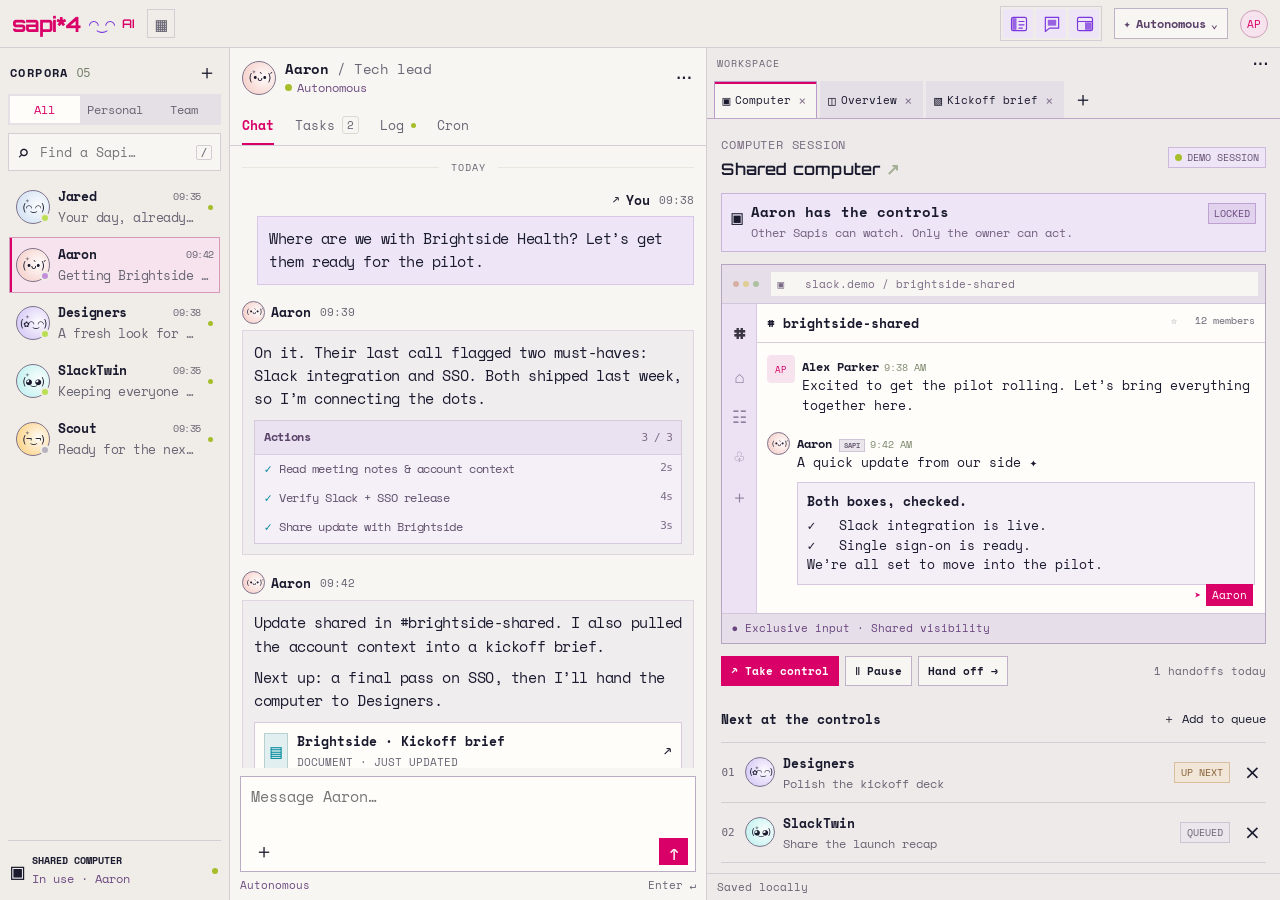
==== commit e4f22b74: "Unify module styling with the Sapiens4 visual system" ====
--- a/workspace/index.html
+++ b/workspace/index.html
@@ -6,11 +6,13 @@
   <meta name="theme-color" content="#f1ede3">
   <title>sapi*4 ◠‿◠ AI — Workspace</title>
   <link rel="stylesheet" href="styles.css">
+  <link rel="stylesheet" href="../assets/sapi-theme.css">
 </head>
-<body>
+<body class="sapi-workspace">
   <div class="app">
     <header class="app-header">
       <a class="wordmark" href="#" aria-label="sapi*4 ◠‿◠ AI home"><span class="brand-name">sapi*4</span><span class="brand-face">◠‿◠</span><span class="brand-ai">AI</span></a>
+      <details class="module-menu"><summary aria-label="Switch module" title="Switch module">▦</summary><nav aria-label="Modules"><a href="../index.html">Expressions</a><a href="../groups.html">Groups</a><a href="index.html" aria-current="page">Workspace</a></nav></details>
       <nav class="pane-controls" aria-label="Panel visibility">
         <button class="pane-toggle" data-toggle-pane="sidebar" aria-controls="chat-list-panel" aria-pressed="true" aria-label="Hide chat list" title="Hide chat list"><svg viewBox="0 0 24 24" aria-hidden="true"><rect x="3" y="4" width="18" height="16" rx="2"/><path class="pane-fill" d="M4 5h5v14H4z"/><path d="M12 9h6M12 13h6M12 17h4"/></svg></button>
         <button class="pane-toggle" data-toggle-pane="chat" aria-controls="chat-panel" aria-pressed="true" aria-label="Hide chat" title="Hide chat"><svg viewBox="0 0 24 24" aria-hidden="true"><path d="M4 4h16v13H9l-5 4z"/><path class="pane-fill" d="M7 7h10v7H7z"/></svg></button>
--- a/workspace/styles.css
+++ b/workspace/styles.css
@@ -1,4 +1,3 @@
-@import url('https://fonts.googleapis.com/css2?family=DM+Sans:wght@400;450;500;550;600;650;700&family=Space+Grotesk:wght@400;500;600;700&display=swap');
 :root{--ink:#202321;--paper:#f1ede3;--panel:#fffdf7;--line:#d9d6cd;--muted:#77796f;--acid:#fdd997;--green:#416651;--rose:#f7d6d1;--aqua:#c9f3f1;--lavender:#dbd0f7;--shadow:3px 3px 0 var(--ink)}
 *{box-sizing:border-box}body{margin:0;background:var(--paper);color:var(--ink);font-family:'DM Sans',sans-serif;font-size:13px}button,input,textarea,select{font:inherit;color:inherit}button,a,input,textarea,select{-webkit-tap-highlight-color:transparent}button{cursor:pointer}button{border:0;background:none}button:disabled{cursor:default;opacity:.45}button:focus-visible,a:focus-visible{outline:3px solid #9671da;outline-offset:3px}input:focus,textarea:focus,select:focus{outline:2px solid #a2947a;outline-offset:1px}a{color:inherit}button:hover{filter:brightness(.97)}h1,h2,h3,p{margin:0}h1,h2,h3,.display{font-family:'Space Grotesk',sans-serif}button{transition:background .15s,box-shadow .15s,transform .15s}svg{vertical-align:middle}small{font-size:11px}strong{font-weight:650}.app{height:100dvh;min-height:640px;display:flex;flex-direction:column}.app-header{height:76px;min-height:76px;display:flex;align-items:center;border-bottom:2px solid var(--ink);padding:0 24px;gap:24px}.wordmark{font-family:'Space Grotesk',sans-serif;font-size:44px;line-height:1;font-weight:700;letter-spacing:-4px;text-decoration:none;width:190px}.brand-spark{display:inline-block;font-size:38px;margin-left:5px;color:var(--ink);vertical-align:top}.workspace-name{padding-left:23px;border-left:1px solid #c7c4b9;display:grid;gap:4px}.workspace-name strong{font-size:13px}.workspace-name strong span{margin-left:18px}.tiny-label,.small-heading,.eyebrow{font:500 10px 'Space Grotesk',sans-serif;letter-spacing:1.6px}.header-status{margin-left:auto;display:flex;align-items:center;gap:8px;color:#64685c;font-size:12px}.status-dot{display:inline-block;flex-shrink:0;width:7px;height:7px;border-radius:50%;background:#719873}.pill{display:flex;align-items:center;gap:8px;padding:9px 13px;border:1px solid var(--ink);border-radius:22px;background:#e6e8da;font-size:12px;font-weight:600}.user-avatar{border:1.5px solid var(--ink);border-radius:50%;height:34px;width:34px;background:var(--rose);font-size:11px}.main-grid{flex:1;min-height:0;display:grid;grid-template-columns:238px minmax(350px,420px) minmax(420px,1fr)}.sidebar{border-right:1.5px solid var(--ink);display:flex;flex-direction:column;min-height:0;padding:24px 14px 0}.sidebar-heading{display:flex;align-items:center;justify-content:space-between;margin:0 7px 20px}.sidebar-heading h1{font-size:18px;letter-spacing:-.6px}.sidebar-heading h1 span{font:400 11px 'DM Sans';color:var(--muted);margin-left:10px}.icon-button{width:28px;height:28px;display:inline-grid;place-items:center;font-size:21px;border-radius:4px;flex-shrink:0}.icon-button:hover{background:#e6e2d7}.scope-switch{display:flex;padding:3px;background:#e7e3d9;border-radius:5px;margin-bottom:17px}.scope-switch button{flex:1;font-size:11px;padding:6px 2px;border-radius:3px;color:#6d7065}.scope-switch button.active{background:var(--panel);box-shadow:0 1px 3px #00000015;color:var(--ink)}.search-field{display:flex;align-items:center;gap:8px;padding:8px 9px;border:1px solid #d1cec4;border-radius:4px;margin-bottom:18px}.search-field span{font-size:21px;line-height:14px}.search-field input{background:none;border:0;min-width:0;width:100%;font-size:11px}.search-field kbd{border:1px solid #ccc8bd;border-radius:2px;padding:0 4px;color:#8d8b82;font-size:10px}.agent-list{display:flex;flex-direction:column;gap:5px;overflow:auto;padding:1px 0 12px}.agent-row{display:flex;align-items:center;gap:11px;text-align:left;width:100%;padding:12px 7px;border:1px solid transparent;border-radius:5px;position:relative}.agent-row.active{background:var(--panel);border-color:var(--ink);box-shadow:2px 2px 0 #252822}.agent-row:hover:not(.active){background:#e8e3d9}.avatar{position:relative;display:inline-flex;align-items:center;justify-content:center;border:1.4px solid var(--ink);border-radius:50%;width:42px;height:42px;flex-shrink:0;background:radial-gradient(circle at 67% 46%,#ffffffee 0%,#ffffffaa 20%,#ffffff00 70%),var(--avatar-color);font-family:'SF Mono',monospace;font-size:12px;letter-spacing:-1.3px;white-space:nowrap}.avatar:before{content:'✦';position:absolute;top:5px;left:8px;font-size:8px;opacity:.5}.avatar .presence{position:absolute;bottom:0;right:-1px;border:2px solid var(--paper);background:#7b9e76;border-radius:50%;width:10px;height:10px}.avatar .presence.busy{background:#d29c48}.avatar .presence.idle{background:#b9bdb2}.avatar.large{width:43px;height:43px;font-size:13px}.avatar.mini{width:23px;height:23px;font-size:7px;letter-spacing:-1px}.avatar.mini:before{display:none}.agent-row-copy{min-width:0;flex:1}.agent-row-name{display:flex;align-items:center;justify-content:space-between;gap:4px;font-weight:650;font-size:12px}.agent-row-name small{font-size:9px;font-weight:400;color:#8c8f82}.agent-row-copy p{font-size:10px;margin-top:5px;color:#74776c;white-space:nowrap;overflow:hidden;text-overflow:ellipsis}.unread-dot{height:5px;width:5px;border-radius:50%;background:#668568}.sidebar-bottom{margin-top:auto;padding-top:20px}.small-heading{display:flex;justify-content:space-between;font-size:9px;color:#75786c;padding:0 7px;margin-bottom:10px}.resource-card{display:flex;gap:10px;align-items:center;text-align:left;border:1px solid #cecbbf;border-radius:5px;width:100%;padding:12px 9px;background:#e9e7dd}.computer-icon{font-size:22px}.resource-card strong{font-size:11px;display:block}.resource-card small{display:block;font-size:10px;margin-top:4px;color:#767a6c}.resource-card>.status-dot{margin-left:auto}.team-note{display:flex;align-items:center;gap:12px;padding:26px 7px 22px}.note-spark{font-size:38px;color:#a2a690}.team-note p{font-size:12px;color:#787c6d;line-height:1.5}.team-note strong{font-weight:500;color:#454c3f}.text-button{display:flex;align-items:center;gap:8px;padding:7px 0;font-size:12px}.full-row{width:100%;padding:12px 7px}.count{margin-left:auto;font-size:10px;color:#7c8172}.demo-note{border-top:1px solid #d1cec2;margin-top:9px;display:flex;align-items:center;gap:8px;padding:14px 7px;font-size:8px;letter-spacing:1.15px;color:#757969}.demo-note .status-dot{height:5px;width:5px}.conversation{background:var(--panel);border-right:1.5px solid var(--ink);display:flex;flex-direction:column;min-width:0;min-height:0}.agent-heading{display:flex;gap:12px;align-items:center;padding:21px 22px 19px;height:84px}.agent-heading h2{font-size:17px;letter-spacing:-.6px;margin-bottom:5px}.agent-heading p{font-size:10px;color:#777e6e;display:flex;align-items:center;gap:5px}.agent-heading .icon-button{margin-left:auto}.conversation-tabs{display:flex;gap:22px;border-bottom:1px solid var(--line);padding:0 22px}.conversation-tabs button{font-size:12px;padding:13px 0;border-bottom:2px solid transparent;color:#808375;display:flex;align-items:center;gap:7px}.conversation-tabs button.active{border-bottom-color:var(--ink);color:var(--ink);font-weight:650}.conversation-tabs button span:not(.log-dot){font-size:9px;padding:1px 4px;border:1px solid #dadbd0;border-radius:3px}.log-dot{height:5px;width:5px;border-radius:50%;background:#8fa281}.conversation-body{flex:1;overflow:auto;min-height:0;padding:23px 22px;scroll-behavior:smooth}.day-divider{display:flex;align-items:center;gap:12px;color:#96988c;font-size:9px;letter-spacing:.7px;margin:0 0 25px}.day-divider:before,.day-divider:after{content:'';height:1px;background:#e8e7dd;flex:1}.message{margin-bottom:22px}.message.user{margin-left:28px}.message-meta{display:flex;align-items:center;gap:7px;font-size:10px;margin-bottom:8px}.message-meta time{font-size:9px;color:#999c90;margin-left:3px}.user .message-meta{justify-content:flex-end}.message-bubble{font-size:12px;line-height:1.7;background:#f0eee6;border:1px solid #e5e3d9;border-radius:0 9px 9px 9px;padding:13px 14px}.user .message-bubble{background:#e9ecdF;border-color:#d8ddcd;border-radius:9px 0 9px 9px}.message-bubble p+p{margin-top:10px}.message-bubble b{font-weight:650}.message-bubble a,.inline-link{color:#527359;text-decoration:underline;text-underline-offset:3px}.execution-card{border:1px solid #d7d8ca;border-radius:5px;margin:12px 0;background:#f9f9f2;overflow:hidden}.execution-title{display:flex;align-items:center;gap:6px;padding:11px 12px;font-size:10px;font-weight:600;background:#edf0e3;border-bottom:1px solid #dce0d2}.execution-title span:last-child{margin-left:auto;font:400 9px monospace;color:#7e8776}.execution-line{display:flex;align-items:center;gap:8px;padding:8px 12px;font-size:10px;color:#646b59}.execution-line:first-of-type{padding-top:13px}.execution-line:last-child{padding-bottom:13px}.check{color:#628559}.execution-line time{margin-left:auto;color:#a0a48e;font:9px monospace}.artifact-link{display:flex;align-items:center;gap:12px;padding:13px 12px;border:1px solid #c8cbbd;border-radius:4px;text-align:left;background:#fffdf7;width:100%;margin-top:13px;box-shadow:2px 2px 0 #e1e0d5}.file-icon{font-size:22px;border:1px solid #a5b697;border-radius:3px;background:#e4eadb;padding:3px 6px}.artifact-link strong{display:block;font-size:11px}.artifact-link small{display:block;font-size:9px;color:#929782;margin-top:4px}.artifact-link>span:last-child{margin-left:auto}.message-foot{display:flex;align-items:center;gap:5px;margin-top:8px;font-size:9px;color:#89917b}.suggestions{display:flex;flex-wrap:wrap;gap:7px;margin-top:16px}.suggestions button{border:1px solid #d9ddcc;border-radius:4px;font-size:10px;padding:7px 9px;background:#fbfcf6;color:#606e53}.composer-area{padding:12px 18px 14px}.composer{border:1px solid #bfc4b2;border-radius:7px;background:#fffef9;box-shadow:0 3px 10px #323b2810;overflow:hidden}.composer textarea{display:block;width:100%;resize:none;background:none;border:0;padding:13px;font-size:12px;line-height:1.5;min-height:57px;max-height:150px}.composer textarea:focus{outline:0}.composer:focus-within{outline:2px solid #a9b497}.composer-bottom{display:flex;align-items:center;padding:0 9px 9px;gap:7px}.composer-bottom>span{font-size:9px;color:#929986}.send-button{margin-left:auto;border:1px solid var(--ink);height:29px;width:30px;background:var(--acid);border-radius:4px;font-size:20px}.composer-hint{display:flex;justify-content:space-between;font-size:8px;color:#9a9f8c;margin-top:9px;gap:10px}.composer-hint span:first-child{color:#6f7e60}.workspace{min-width:0;background:#f6f3eb;display:flex;flex-direction:column;min-height:0}.workspace-heading{height:45px;min-height:45px;display:flex;align-items:center;padding:0 20px;gap:14px}.workspace-heading .tiny-label{font-size:9px;color:#73786a}.workspace-subtitle{font-size:10px;color:#9a9d90}.workspace-heading .icon-button{margin-left:auto}.browser-tabs-wrap{display:flex;border-bottom:1.5px solid var(--ink);padding:0 12px;min-height:39px;gap:5px}.browser-tabs{display:flex;min-width:0;overflow:auto;scrollbar-width:none;gap:3px;padding-top:2px;flex:0 1 auto}.workspace-tab{display:flex;align-items:center;gap:10px;border:1px solid transparent;border-bottom:0;border-radius:5px 5px 0 0;padding:0 9px;background:#e8e6dc;min-width:105px;max-width:180px;flex-shrink:0;font-size:10px}.workspace-tab.active{background:var(--panel);border-color:var(--ink);position:relative}.workspace-tab .tab-select{display:flex;align-items:center;gap:7px;flex:1;text-align:left;padding:11px 0;white-space:nowrap;overflow:hidden;text-overflow:ellipsis}.tab-icon{font-size:13px}.tab-close{padding:2px;font-size:12px;color:#929487}.add-tab{font-size:20px;width:28px;flex-shrink:0}.workspace-content{flex:1;min-height:0;overflow:auto;padding:24px}.workspace-footer{border-top:1px solid #d8d8cc;display:flex;justify-content:space-between;gap:12px;padding:10px 17px;font-size:8px;color:#89917a;letter-spacing:.3px}.workspace-footer span:last-child{font-size:7px;letter-spacing:1px}.section-title{display:flex;align-items:center;gap:10px;margin-bottom:20px}.section-title h2{font-size:24px;letter-spacing:-1px;font-weight:600}.section-title p{font-size:11px;color:#818675;margin-top:5px}.section-title .actions{margin-left:auto}.eyebrow{font-size:9px;color:#868b79;margin-bottom:7px}.tag{display:inline-flex;align-items:center;gap:5px;padding:4px 7px;border:1px solid #c5cbb7;background:#edf0e2;border-radius:3px;font-size:9px;white-space:nowrap}.tag.amber{background:#f8e7c5;border-color:#d4c094}.tag.gray{background:#e9e8df;border-color:#d4d5c7}.tag.lilac{background:#ece6f8;border-color:#cfc0e2}.button{display:inline-flex;align-items:center;justify-content:center;gap:7px;border:1px solid var(--ink);background:var(--panel);padding:8px 11px;border-radius:3px;font-size:10px;font-weight:550;min-height:32px}.button.primary{background:var(--acid);box-shadow:2px 2px 0 var(--ink)}.button.primary:hover{transform:translate(1px,1px);box-shadow:1px 1px 0 var(--ink)}.button.danger{color:#9d463e;border-color:#b26c60}.button.soft{border-color:#cdd1c0;background:#eeeee3}.actions{display:flex;gap:7px;align-items:center;flex-wrap:wrap}.lock-banner{display:flex;align-items:center;gap:10px;padding:13px;border:1px solid #b8c7a5;background:#e8eddf;border-radius:4px;margin-bottom:17px}.lock-banner strong{display:block;font-size:11px}.lock-banner p{font-size:10px;color:#7d896e;margin-top:4px}.lock-banner .tag{margin-left:auto;background:#dbe4cb;border-color:#aabc94}.lock-symbol{font-size:20px}.computer-window{border:1.5px solid var(--ink);border-radius:6px;overflow:hidden;box-shadow:3px 3px 0 #deddd1;background:#fffdf7}.computer-toolbar{display:flex;align-items:center;background:#e9e8df;padding:10px;gap:6px;border-bottom:1px solid #cecfc0}.traffic{display:flex;gap:4px;padding:0 4px}.traffic i{height:6px;width:6px;border-radius:50%;background:#c7cbbd}.traffic i:first-child{background:#d8b0a3}.traffic i:nth-child(2){background:#dfcd92}.traffic i:last-child{background:#adc1a0}.address{margin-left:10px;background:#f9f8f1;border-radius:3px;padding:5px 10px;flex:1;font-size:9px;color:#8b9181;overflow:hidden;white-space:nowrap}.computer-toolbar>.tag{font-size:8px;border:0;background:none}.mock-screen{min-height:266px;position:relative;display:flex}.mock-rail{width:47px;background:#efe9f4;border-right:1px solid #e2daea;display:flex;flex-direction:column;align-items:center;padding:15px 0;gap:16px;font-size:17px;color:#8e809f}.mock-rail .slack-symbol{font-size:25px;color:#3b3443;font-weight:700}.mock-channel{flex:1;min-width:0}.channel-header{padding:15px;border-bottom:1px solid #e7e7dc;font-size:12px;font-weight:650;display:flex;justify-content:space-between}.channel-header span{font-size:9px;font-weight:400;color:#8e9383}.channel-post{display:flex;align-items:flex-start;gap:9px;padding:18px 15px 7px}.channel-post .user-avatar{border-radius:4px;width:28px;height:28px;font-size:9px;flex-shrink:0;background:#d9e6ef;border:0;display:grid;place-items:center}.channel-post p{font-size:10px;line-height:1.7}.channel-post strong{font-size:10px}.channel-post time{font-size:8px;color:#a0a28f;margin-left:8px}.posted-card{margin:4px 16px 17px 53px;padding:11px;background:#f5f7ed;border:1px solid #d9dfca;border-radius:4px;line-height:1.7;font-size:10px}.posted-card b{display:block;font-size:10px;margin-bottom:5px}.screen-cursor{position:absolute;right:26px;bottom:21px;display:flex;align-items:center;font-size:10px;gap:5px;color:#60794d}.screen-cursor span{background:#728b5d;color:#fff;padding:4px 7px;border-radius:4px}.computer-caption{display:flex;justify-content:space-between;align-items:center;gap:8px;padding:10px 12px;background:#efeee5;border-top:1px solid #d9dbcb;font-size:9px;color:#8d957f}.computer-caption span:first-child{color:#5d744a}.computer-controls{display:flex;justify-content:space-between;align-items:center;gap:10px;margin:15px 0 26px}.computer-controls>span{font-size:9px;color:#969c87}.subheading{display:flex;justify-content:space-between;align-items:center;margin-bottom:11px}.subheading h3{font-size:12px;font-weight:550}.subheading span{font-size:9px;color:#8c947d}.queue{border-top:1px solid #cfd4c1}.queue-row{display:flex;align-items:center;gap:10px;padding:12px 0;border-bottom:1px solid #d8dccd}.queue-position{font:9px monospace;color:#9ba48a;width:16px}.queue-row .avatar{width:30px;height:30px;font-size:9px}.queue-row-copy{flex:1}.queue-row strong{font-size:10px}.queue-row p{font-size:9px;color:#909981;margin-top:4px}.queue-row>.tag{font-size:8px}.queue-row>button{font-size:10px}.resource-help{font-size:10px;color:#8c967d;line-height:1.6;padding-top:13px}.overview-hero{border:1.5px solid var(--ink);padding:20px;background:var(--acid);box-shadow:3px 3px 0 var(--ink);position:relative;margin:4px 3px 24px 0}.overview-hero h2{font-size:27px;letter-spacing:-1px;line-height:1.13;max-width:280px}.overview-hero p{font-size:11px;margin-top:12px;max-width:310px;line-height:1.6}.overview-hero .hero-spark{position:absolute;right:20px;top:16px;font-size:50px;color:#8d723b;opacity:.45}.metrics{display:grid;grid-template-columns:repeat(3,1fr);border-bottom:1px solid #cbcebd;padding-bottom:22px;margin-bottom:22px}.metric{border-right:1px solid #d1d4c2;padding-left:16px}.metric:first-child{padding-left:0}.metric:last-child{border:0}.metric strong{font:500 27px 'Space Grotesk'}.metric p{font-size:10px;color:#818a72;margin-top:4px}.task-card{border:1px solid #d0d4c2;background:var(--panel);padding:15px;border-radius:5px;margin-bottom:10px;text-align:left;width:100%;display:block}.task-card:hover{border-color:#8f9d7f}.task-card h3{font-family:'DM Sans';font-size:12px;line-height:1.5;font-weight:600}.task-card p{color:#858e76;font-size:10px;margin-top:5px;line-height:1.6}.task-card-top{display:flex;align-items:center;justify-content:space-between;gap:8px;margin-bottom:10px}.task-card-bottom{display:flex;align-items:center;gap:7px;margin-top:14px;font-size:9px;color:#8b947b}.task-card-bottom>.tag{margin-left:auto}.progress-track{height:4px;background:#e8ebdf;border-radius:2px;margin-top:13px}.progress-track span{height:4px;display:block;background:#a6b492;border-radius:2px}.list-heading{display:flex;align-items:center;justify-content:space-between;margin-bottom:17px}.list-heading h3{font-size:15px;letter-spacing:-.4px}.empty{padding:35px 14px;text-align:center;color:#879179;font-size:12px;line-height:1.8}.log-row{padding:0 0 22px 16px;border-left:1px solid #d7decb;position:relative;margin-left:5px}.log-row:before{content:'';position:absolute;width:7px;height:7px;left:-4px;top:4px;background:#9eae8b;border:2px solid var(--panel);border-radius:50%}.log-row time{font:9px monospace;color:#9ca58f}.log-row strong{font-size:11px;display:block;margin:6px 0}.log-row p{font-size:10px;color:#8b957e;line-height:1.6}.schedule-card{border:1px solid #cbd2bf;border-radius:5px;background:#f8f9f1;padding:14px;margin-bottom:12px}.schedule-card h3{font:600 12px 'DM Sans'}.schedule-card p{font-size:10px;color:#869279;margin:7px 0;line-height:1.6}.schedule-card .actions{border-top:1px solid #dde2d3;padding-top:10px;margin-top:12px;justify-content:space-between}.schedule-meta{font:9px monospace;color:#93a081}.switch{width:29px;height:17px;border-radius:12px;background:#8d9f7a;padding:2px;display:inline-flex;align-items:center}.switch:before{content:'';height:13px;width:13px;border-radius:50%;background:white;transform:translateX(12px)}.switch.off{background:#c6cbbd}.switch.off:before{transform:translateX(0)}.doc-page{border:1px solid #d1d3c5;background:#fffef9;padding:28px;box-shadow:3px 3px 0 #e2e4d6}.doc-page .doc-icon{font-size:31px;margin-bottom:18px}.doc-page h2{font-size:28px;letter-spacing:-1.2px;line-height:1.15}.doc-meta{font-size:9px;color:#879377;display:flex;align-items:center;gap:7px;border-bottom:1px solid #dde1d1;padding:14px 0 20px;margin-bottom:24px}.doc-page h3{font-size:13px;margin:22px 0 10px}.doc-page p,.doc-page li{font-size:11px;line-height:1.8;color:#657256}.doc-page ul{padding-left:18px}.doc-callout{background:#eef1e3;border-left:3px solid #a7b88b;padding:12px;margin:17px 0;font-size:11px;line-height:1.7;color:#65774e}.artifact-list{display:grid;gap:10px}.artifact-item{border:1px solid #cdd4bf;background:#fffef8;border-radius:4px;display:flex;align-items:center;gap:13px;padding:15px;text-align:left}.artifact-item strong{font-size:12px;display:block}.artifact-item p{font-size:10px;color:#879478;margin-top:5px}.artifact-item>span:last-child{margin-left:auto}.repo-title{border-bottom:1px solid #cfd4c2;padding-bottom:15px;margin-bottom:18px;font:500 15px 'Space Grotesk'}.repo-item{border:1px solid #cfd4c2;background:var(--panel);border-radius:4px;padding:14px;margin-bottom:10px;display:flex;gap:10px;align-items:flex-start;text-align:left;width:100%}.repo-item strong{font-size:11px}.repo-item p{font-size:10px;color:#929b85;margin-top:6px}.repo-item .tag{margin-left:auto}.connection-grid{display:grid;grid-template-columns:1fr 1fr;gap:10px}.connection-card{padding:17px;border:1px solid #d4dac7;border-radius:5px;background:var(--panel);text-align:left}.connection-card strong{display:block;font-size:13px;margin:8px 0}.connection-card p{font-size:10px;color:#8e9b7d}.connection-card .connection-logo{font-size:25px}.connection-card .tag{margin-top:18px}.event-alert{padding:11px 13px;background:#f4e4bc;border:1px solid #cfbc8c;border-radius:4px;margin-bottom:14px;font-size:11px;line-height:1.6}.attachment-chip{display:flex;align-items:center;gap:8px;font-size:10px;background:#eceddf;padding:8px;margin-bottom:7px;border-radius:3px}.attachment-chip button{margin-left:auto}.typing{color:#8d967d;font-size:11px;padding:5px 0 15px}.custom-link{padding:16px;border:1px solid #ccd3bd;border-radius:4px;background:#fffef9;display:flex;align-items:center;gap:10px;margin-top:16px;word-break:break-word}.custom-link a{font-size:12px;color:#668052}.tab-hint{font-size:9px;color:#9aa28c;margin-top:12px;text-align:right}dialog{border:1.5px solid var(--ink);border-radius:7px;width:min(490px,calc(100vw - 32px));padding:22px;background:var(--panel);box-shadow:7px 7px 0 #20232166;color:var(--ink)}dialog::backdrop{background:#21272066;backdrop-filter:blur(3px)}.modal-top{display:flex;align-items:center;justify-content:space-between;margin-bottom:14px}.modal-top .tiny-label{color:#8b947d}#modal-content h2{font-size:24px;letter-spacing:-.8px;margin-bottom:10px}#modal-content>p{font-size:12px;color:#7c886c;line-height:1.7;margin-bottom:20px}.form-stack{display:grid;gap:15px}.form-stack label{font-size:11px;font-weight:550;display:grid;gap:7px}.form-stack input,.form-stack select,.form-stack textarea{width:100%;padding:10px;border:1px solid #c1cbb4;border-radius:4px;background:#fbfcf5;font-size:12px}.form-stack textarea{min-height:170px;resize:vertical;line-height:1.7}.form-stack .button{margin-top:4px;font-size:12px}.form-row{display:grid;grid-template-columns:1fr 1fr;gap:12px}.tab-type-grid{display:grid;grid-template-columns:1fr 1fr;gap:8px;margin:19px 0}.tab-type{border:1px solid #c4ccb7;border-radius:4px;background:#f7f9ee;padding:14px;text-align:left;font-size:12px;display:flex;align-items:center;gap:10px}.tab-type span{font-size:20px}.modal-actions{display:flex;gap:8px;margin-top:21px;justify-content:flex-end}.settings-row{display:flex;align-items:center;gap:12px;border-bottom:1px solid #dbe1cf;padding:14px 0;font-size:12px}.settings-row label{flex:1}.settings-row select{max-width:165px;padding:7px;border:1px solid #c2cdb2;border-radius:4px;background:#f5f8eb;font-size:11px}.settings-row p{font-size:10px;color:#8d9a7b;margin-top:5px}.settings-row .button{margin-left:auto}.toast{position:fixed;bottom:22px;left:50%;transform:translate(-50%,15px);padding:12px 18px;border:1px solid var(--ink);background:var(--ink);color:#f9f5e9;border-radius:5px;font-size:12px;box-shadow:3px 3px 0 #aaa88d;opacity:0;pointer-events:none;transition:.2s;z-index:10;max-width:calc(100vw - 32px);line-height:1.5}.toast.visible{opacity:1;transform:translate(-50%,0)}.muted{color:#8c977c}.no-margin{margin:0}.status-selector{border:1px solid #c5cfb6;background:#f7f9ef;padding:6px;border-radius:3px;font-size:11px}.agent-profile{display:flex;gap:15px;align-items:center;margin:8px 0 22px}.agent-profile .avatar{width:70px;height:70px;font-size:20px}.form-hint{font-size:10px;color:#919e7e;line-height:1.6}.auto-choice{display:flex;align-items:center;gap:12px;border:1px solid #d0d8c2;padding:13px;margin:9px 0;border-radius:4px;text-align:left;width:100%;background:#f8f9f0}.auto-choice.selected{border-color:#3c5231;background:#e7ecd9}.auto-choice strong{display:block;font-size:12px}.auto-choice small{display:block;color:#849272;line-height:1.5;margin-top:4px}.auto-choice>span:first-child{font-size:22px}.command-empty{border:1px dashed #c5cfb5;padding:24px;text-align:center;margin-top:12px}.computer-paused{background:#efe8d6;border-color:#cbbc9a}.screen-paused .screen-cursor{display:none}[hidden]{display:none!important}
 @media(min-width:1550px){.main-grid{grid-template-columns:252px 460px minmax(450px,1fr)}.conversation-body{padding:27px}.message-bubble{font-size:13px}.workspace-content{padding:30px}.mock-screen{min-height:340px}.channel-post p,.posted-card{font-size:12px}.channel-header{font-size:14px}.wordmark{width:204px}}
--- a/assets/sapi-theme.css
+++ b/assets/sapi-theme.css
@@ -0,0 +1,161 @@
+@import url('https://fonts.googleapis.com/css2?family=Orbitron:wght@500;600;700;800&family=Space+Mono:wght@400;700&display=swap');
+
+/* Shared visual system, adapted from sapiens4.rent for working interfaces. */
+:root {
+  --sapi-bg: #f0ede8;
+  --sapi-surface: #f8f6f2;
+  --sapi-white: #fffdfa;
+  --sapi-ink: #1a1a2e;
+  --sapi-muted: #686574;
+  --sapi-line: #d3cdd6;
+  --sapi-pink: #d90068;
+  --sapi-violet: #7b37dd;
+  --sapi-cyan: #00899c;
+  --sapi-lime: #d6fa64;
+  --sapi-pink-tint: #f6e3ed;
+  --sapi-purple-tint: #eee6f7;
+  --sapi-cyan-tint: #e1eff0;
+  --sapi-font: 'Space Mono', 'Courier New', monospace;
+  --sapi-display: 'Orbitron', sans-serif;
+  --ink: var(--sapi-ink);
+  --paper: var(--sapi-bg);
+  --panel: var(--sapi-surface);
+  --line: var(--sapi-line);
+  --muted: var(--sapi-muted);
+  --acid: var(--sapi-pink);
+  --shadow: none;
+}
+body { color: var(--sapi-ink); background: var(--sapi-bg); font-family: var(--sapi-font); }
+button,input,textarea,select { font-family: inherit; }
+button:focus-visible,a:focus-visible,summary:focus-visible,input:focus-visible,select:focus-visible,textarea:focus-visible { outline: 2px solid var(--sapi-violet); outline-offset: 3px; }
+.sapi-brand { display:inline-flex;align-items:center;gap:9px;text-decoration:none;color:var(--sapi-pink);white-space:nowrap; }
+.sapi-brand .brand-name { font:700 21px var(--sapi-display);letter-spacing:-1px; }
+.sapi-brand .brand-face { font:400 16px var(--sapi-font);letter-spacing:-2px;color:var(--sapi-violet); }
+.sapi-brand .brand-ai { font:700 11px var(--sapi-display);letter-spacing:1px; }
+.module-topbar { min-height:49px;display:flex;align-items:center;justify-content:space-between;gap:16px;padding:8px 22px;border-bottom:1px solid var(--sapi-line);background:var(--sapi-bg); }
+.module-nav { display:flex;align-items:center;gap:4px; }
+.module-nav a { font:400 12px var(--sapi-font);color:var(--sapi-muted);text-decoration:none;padding:7px 12px;border-bottom:2px solid transparent; }
+.module-nav a:hover { color:var(--sapi-pink);background:var(--sapi-pink-tint); }
+.module-nav a[aria-current=page] { color:var(--sapi-pink);border-color:var(--sapi-pink); }
+.module-menu { position:relative;flex-shrink:0; }
+.module-menu summary { cursor:pointer;list-style:none;display:grid;place-items:center;width:28px;height:29px;font-size:19px;color:var(--sapi-muted);border:1px solid var(--sapi-line); }
+.module-menu summary::-webkit-details-marker { display:none; }
+.module-menu[open] summary { background:var(--sapi-pink-tint);color:var(--sapi-pink); }
+.module-menu nav { position:absolute;top:35px;left:0;z-index:30;width:180px;padding:5px;background:var(--sapi-white);border:1px solid var(--sapi-line);box-shadow:0 8px 24px #24113316; }
+.module-menu a { display:block;padding:9px 10px;color:var(--sapi-ink);font-size:13px;text-decoration:none; }
+.module-menu a:hover,.module-menu a[aria-current=page] { background:var(--sapi-pink-tint);color:var(--sapi-pink); }
+
+/* Avatar studios */
+.sapi-studio { font-size:14px; }
+.sapi-studio .shell { max-width:1260px;padding:24px 22px 40px; }
+.sapi-studio .studio-header { padding-bottom:18px;gap:16px;border-bottom:1px solid var(--sapi-line);align-items:center; }
+.sapi-studio h1 { font:700 clamp(23px,3vw,36px)/1.3 var(--sapi-display);letter-spacing:1px;text-transform:uppercase;background:linear-gradient(105deg,var(--sapi-pink),var(--sapi-violet));background-clip:text;-webkit-background-clip:text;color:transparent; }
+.sapi-studio .eyebrow,.sapi-studio .label { color:var(--sapi-muted);font:400 11px/1.5 var(--sapi-font);letter-spacing:1px;margin-bottom:6px; }
+.sapi-studio .eyebrow::before { content:'// ';color:var(--sapi-cyan); }
+.sapi-studio .counter,.sapi-studio .badge { min-width:auto;padding:9px 12px;border:1px solid var(--sapi-line);background:var(--sapi-purple-tint);color:var(--sapi-violet);font:400 12px/1.65 var(--sapi-font); }
+.sapi-studio main { grid-template-columns:minmax(0,1fr) minmax(0,1fr);gap:18px;padding-top:18px; }
+.sapi-studio .expression-card,.sapi-studio .preview,.sapi-studio .panel,.sapi-studio .builder { border:1px solid var(--sapi-line);box-shadow:none;background:var(--sapi-surface);padding:18px; }
+.sapi-studio .expression-card { min-height:460px;background-image:linear-gradient(#a89bc419 1px,transparent 1px),linear-gradient(90deg,#a89bc419 1px,transparent 1px);background-size:24px 24px; }
+.sapi-studio .avatar-circle { width:min(90%,440px);border-width:2px;box-shadow:0 0 0 8px #f0ede877,0 0 50px #be7be724; }
+.sapi-studio .spark { animation:none;color:var(--sapi-violet); }
+.sapi-studio .expression-note { font:400 11px var(--sapi-font);left:14px;right:14px;bottom:13px;color:var(--sapi-muted); }
+.sapi-studio .intro,.sapi-studio .help,.sapi-studio .preview p { font-size:13px;line-height:1.65;color:var(--sapi-muted);margin-top:5px; }
+.sapi-studio .intro { margin-bottom:17px; }
+.sapi-studio .trait-grid { gap:12px; }
+.sapi-studio input,.sapi-studio select,.sapi-studio .field input { min-width:0;border:1px solid var(--sapi-line);background:var(--sapi-white);color:var(--sapi-ink);padding:9px 10px;font:400 14px var(--sapi-font);border-radius:0; }
+.sapi-studio button { font:700 11px/1.45 var(--sapi-font);letter-spacing:.4px;padding:9px 12px;border:1px solid var(--sapi-line);border-radius:0;box-shadow:none;background:var(--sapi-white);color:var(--sapi-ink); }
+.sapi-studio button:hover { transform:none;box-shadow:none;background:var(--sapi-purple-tint);border-color:#a994c6; }
+.sapi-studio button.primary { background:var(--sapi-pink);border-color:var(--sapi-pink);color:white; }
+.sapi-studio button.primary:hover { background:#bc005a; }
+.sapi-studio .actions { gap:8px;margin-top:16px; }
+.sapi-studio .seed-row { gap:8px;margin-top:18px; }
+.sapi-studio .readout { gap:6px;margin-top:18px;padding-top:14px;border-top:1px solid var(--sapi-line); }
+.sapi-studio .chip { font:400 11px/1.5 var(--sapi-font);background:var(--sapi-purple-tint);color:#655274;border:1px solid #dacde5;padding:4px 6px; }
+.sapi-studio .collection { margin-top:24px;padding-top:17px;border-top:1px solid var(--sapi-line); }
+.sapi-studio h2 { font:600 16px/1.4 var(--sapi-display);letter-spacing:.5px;color:var(--sapi-ink); }
+.sapi-studio .collection p { font:400 12px/1.6 var(--sapi-font);color:var(--sapi-muted); }
+.sapi-studio .collection-head { align-items:center;gap:12px; }
+.sapi-studio .gallery { gap:10px; }
+.sapi-studio .tile { border-color:var(--sapi-line);padding:12px; }
+.sapi-studio .tile-circle { border-width:1.5px; }
+.sapi-studio .tile:hover { outline:2px solid var(--sapi-pink);outline-offset:1px; }
+.sapi-studio .preview { min-height:540px; }
+.sapi-studio .preview-head { margin-bottom:13px; }
+.sapi-studio .group-stage { min-height:400px;padding:8px;border:1px solid var(--sapi-line);background:var(--sapi-bg); }
+.sapi-studio .group-stage svg { max-width:500px; }
+.sapi-studio .legend { gap:6px;margin-top:12px; }
+.sapi-studio .legend span { font:400 11px var(--sapi-font);border-color:var(--sapi-line);background:var(--sapi-purple-tint);color:#655274;padding:5px 7px; }
+.sapi-studio .tree-heading { margin-top:20px;padding-top:14px;border-top:1px solid var(--sapi-line); }
+.sapi-studio .tree-group { padding:10px;border:1px solid var(--sapi-line);background:var(--sapi-white); }
+.sapi-studio .tree-group.nested { margin-left:8px;border-left:2px solid #ad83db; }
+.sapi-studio .tree-top { flex-wrap:wrap;gap:6px; }
+.sapi-studio .tree-top input { flex:1 1 110px;min-width:100px;font:400 13px var(--sapi-font);padding:5px; }
+.sapi-studio .role { font:400 10px var(--sapi-font);color:var(--sapi-cyan);border:1px solid #afd1d6;background:var(--sapi-cyan-tint);padding:4px 5px; }
+.sapi-studio button.remove { padding:5px 6px;font:400 10px var(--sapi-font);box-shadow:none;letter-spacing:0; }
+.sapi-studio .member { grid-template-columns:50px minmax(0,1fr) auto;gap:6px;border-color:var(--sapi-line); }
+.sapi-studio .member label { font:400 11px var(--sapi-font);color:var(--sapi-muted); }
+.sapi-studio .member select { font:400 15px monospace;padding:6px; }
+.sapi-studio .toast { font:400 12px/1.6 var(--sapi-font);color:var(--sapi-cyan); }
+
+/* Workspace: preserve the compact panel geometry and content type sizes. */
+.sapi-workspace { font-family:var(--sapi-font); }
+.sapi-workspace .app-header { border-color:var(--sapi-line);background:var(--sapi-bg); }
+.sapi-workspace .wordmark { color:var(--sapi-pink); }
+.sapi-workspace .wordmark .brand-name { font:700 21px var(--sapi-display);letter-spacing:-1px; }
+.sapi-workspace .wordmark .brand-face { color:var(--sapi-violet);font-family:var(--sapi-font); }
+.sapi-workspace .wordmark .brand-ai { font-family:var(--sapi-display); }
+.sapi-workspace h1,.sapi-workspace h2,.sapi-workspace h3 { font-family:var(--sapi-font); }
+.sapi-workspace .sidebar-heading h1,.sapi-workspace .tiny-label { font-family:var(--sapi-font); }
+.sapi-workspace .section-title h2 { font:600 16px/1.5 var(--sapi-display);letter-spacing:.2px; }
+.sapi-workspace .sidebar,.sapi-workspace .conversation,.sapi-workspace .workspace,.sapi-workspace .conversation-tabs,.sapi-workspace .workspace-footer,.sapi-workspace .sidebar-bottom { border-color:var(--sapi-line); }
+.sapi-workspace .sidebar { background:var(--sapi-bg); }
+.sapi-workspace .conversation { background:var(--sapi-surface); }
+.sapi-workspace .workspace { background:#eeeae9; }
+.sapi-workspace .pane-controls,.sapi-workspace .pane-toggle,.sapi-workspace .pill,.sapi-workspace .scope-switch,.sapi-workspace .scope-switch button,.sapi-workspace .search-field,.sapi-workspace .agent-row,.sapi-workspace .button,.sapi-workspace .tag,.sapi-workspace .composer,.sapi-workspace .message-bubble,.sapi-workspace .workspace-tab { border-radius:0;box-shadow:none; }
+.sapi-workspace .pane-controls { border-color:var(--sapi-line); }
+.sapi-workspace .pane-toggle[aria-pressed=true] { background:var(--sapi-purple-tint);color:var(--sapi-violet); }
+.sapi-workspace .pane-toggle[aria-pressed=false] { color:#95909b; }
+.sapi-workspace .pane-toggle:hover { background:var(--sapi-pink-tint); }
+.sapi-workspace .pill { background:var(--sapi-surface);border-color:#beb4c7;color:#5c426b; }
+.sapi-workspace .user-avatar { border-color:#cf9dba;background:var(--sapi-pink-tint);color:var(--sapi-pink); }
+.sapi-workspace .scope-switch { background:#e5e0e5; }
+.sapi-workspace .scope-switch button { color:var(--sapi-muted); }
+.sapi-workspace .scope-switch button.active { background:var(--sapi-white);color:var(--sapi-pink); }
+.sapi-workspace .search-field { background:var(--sapi-surface);border-color:var(--sapi-line); }
+.sapi-workspace .search-field kbd { color:var(--sapi-muted);border-color:var(--sapi-line); }
+.sapi-workspace .agent-row.active { background:var(--sapi-pink-tint);border-color:#d69ab8;box-shadow:inset 2px 0 0 var(--sapi-pink); }
+.sapi-workspace .agent-row:hover:not(.active) { background:var(--sapi-purple-tint); }
+.sapi-workspace .agent-row-copy p,.sapi-workspace .agent-row-name small,.sapi-workspace .muted,.sapi-workspace .count,.sapi-workspace .day-divider,.sapi-workspace .composer-hint,.sapi-workspace .resource-help,.sapi-workspace .workspace-footer { color:var(--sapi-muted); }
+.sapi-workspace .agent-row-name { font-size:13px;letter-spacing:-.35px; }.sapi-workspace .agent-row-copy p{font-size:13px;letter-spacing:-.5px;}.sapi-workspace .agent-row-name small{font-size:10px;letter-spacing:-.6px;}
+.sapi-workspace .avatar { border-color:#7f748d; }.sapi-workspace .avatar .presence{border-color:var(--sapi-bg);background:#bade54}.sapi-workspace .avatar .presence.busy{background:#c48fda}.sapi-workspace .avatar .presence.idle{background:#b8b2c0}
+.sapi-workspace .status-dot,.sapi-workspace .log-dot,.sapi-workspace .unread-dot { background:#a5be29; }
+.sapi-workspace .status-dot.paused { background:#c88b35; }.sapi-workspace .status-dot.idle{background:#aaa3b1}
+.sapi-workspace .resource-card strong { font-family:var(--sapi-font);letter-spacing:0; }.sapi-workspace .resource-card small,.sapi-workspace .agent-heading p,.sapi-workspace .composer-hint span:first-child { color:#6d4b81; }
+.sapi-workspace .resource-card:hover { background:var(--sapi-purple-tint); }
+.sapi-workspace .agent-heading h2 { font-size:14px;letter-spacing:-.4px; }
+.sapi-workspace .conversation-tabs button { color:var(--sapi-muted); }.sapi-workspace .conversation-tabs button.active{color:var(--sapi-pink);border-color:var(--sapi-pink)}
+.sapi-workspace .message-bubble { background:#f0edef;border-color:#ded5e0;color:var(--sapi-ink);font-size:15px;letter-spacing:-.45px; }.sapi-workspace .user .message-bubble{background:var(--sapi-purple-tint);border-color:#d8c7e8}
+.sapi-workspace .message-meta time,.sapi-workspace .message-foot { color:var(--sapi-muted); }
+.sapi-workspace .execution-card { border-color:#d7cadd;border-radius:0;background:#f5f0f7; }.sapi-workspace .execution-title{background:#ebe2f1;border-color:#d9cce1;color:#5c456b}.sapi-workspace .execution-line{color:#60506d}.sapi-workspace .check{color:var(--sapi-cyan)}.sapi-workspace .execution-line time,.sapi-workspace .execution-title span:last-child{color:#7b6c87}
+.sapi-workspace .artifact-link { border-color:#d7cadd;border-radius:0;background:var(--sapi-white); }.sapi-workspace .file-icon{background:var(--sapi-cyan-tint);border-color:#b9d0d3;color:var(--sapi-cyan);border-radius:0}.sapi-workspace .artifact-link small{color:var(--sapi-muted)}
+.sapi-workspace .suggestions button { background:var(--sapi-surface);border-color:#d6cadf;color:#77518a;border-radius:0;font-size:11px; }.sapi-workspace .composer{background:var(--sapi-white);border-color:#b9adc4}.sapi-workspace .composer:focus-within{outline-color:#ac80cc}
+.sapi-workspace .send-button { color:white;background:var(--sapi-pink);border-color:var(--sapi-pink);border-radius:0; }
+.sapi-workspace .workspace-heading .tiny-label { color:var(--sapi-muted); }.sapi-workspace .browser-tabs-wrap{border-color:#bba8c8}.sapi-workspace .workspace-tab{background:#e4dee6}.sapi-workspace .workspace-tab.active{background:var(--sapi-surface);border-color:#b99bc9;box-shadow:inset 0 2px 0 var(--sapi-pink)}
+.sapi-workspace .workspace-tab .tab-select{font-size:11px}.sapi-workspace .tab-close{color:#82738d}.sapi-workspace .eyebrow{font-family:var(--sapi-font);color:#786b82}
+.sapi-workspace .button { border-color:#bfb1c8;background:var(--sapi-surface);font-family:var(--sapi-font);font-size:11px; }.sapi-workspace .button.primary{background:var(--sapi-pink);border-color:var(--sapi-pink);color:white;box-shadow:none}.sapi-workspace .button.primary:hover{transform:none;background:#bc005a;box-shadow:none}.sapi-workspace .button.soft{background:var(--sapi-purple-tint)}
+.sapi-workspace .tag { color:#655273;background:var(--sapi-purple-tint);border-color:#ccb9db;font-size:10px; }.sapi-workspace .tag.amber{color:#876035;background:#f1e6d7;border-color:#d8be9d}.sapi-workspace .tag.gray{background:#eae6ec;border-color:#cec5d4;color:#6e6277}.sapi-workspace .tag.lilac{background:var(--sapi-purple-tint);color:#704e8c}
+.sapi-workspace .lock-banner{background:var(--sapi-purple-tint);border-color:#c9b4dc;border-radius:0}.sapi-workspace .lock-banner p{color:#746180}.sapi-workspace .lock-banner .tag{background:#e1d2ee;color:#6a487f;border-color:#bea0d3}.sapi-workspace .computer-paused{background:#f3e5d5;border-color:#ccae89}
+.sapi-workspace .computer-window{border-color:#b6a4c3;border-radius:0;box-shadow:none;background:var(--sapi-white)}.sapi-workspace .computer-toolbar,.sapi-workspace .computer-caption{background:#e6dfe9;border-color:#d2c5db}.sapi-workspace .address{background:var(--sapi-surface);color:#7a6b84;border-radius:0}.sapi-workspace .mock-rail{background:#ece2f3;border-color:#d9c8e3}.sapi-workspace .channel-header{border-color:var(--sapi-line)}.sapi-workspace .channel-header span{color:var(--sapi-muted)}.sapi-workspace .posted-card{background:#f4eef7;border-color:#d7c7e1;border-radius:0}.sapi-workspace .screen-cursor{color:var(--sapi-pink)}.sapi-workspace .screen-cursor span{background:var(--sapi-pink);border-radius:0}.sapi-workspace .computer-caption span:first-child{color:#6b457f}.sapi-workspace .computer-controls>span{color:var(--sapi-muted)}
+.sapi-workspace .queue,.sapi-workspace .queue-row{border-color:var(--sapi-line)}.sapi-workspace .queue-row p,.sapi-workspace .queue-position{color:var(--sapi-muted)}
+.sapi-workspace .task-card,.sapi-workspace .schedule-card,.sapi-workspace .repo-item,.sapi-workspace .artifact-item,.sapi-workspace .connection-card{border-color:var(--sapi-line);background:var(--sapi-surface);border-radius:0}.sapi-workspace .task-card:hover{border-color:#b499c7}.sapi-workspace .task-card p,.sapi-workspace .task-card-bottom,.sapi-workspace .schedule-card p,.sapi-workspace .schedule-meta,.sapi-workspace .repo-item p,.sapi-workspace .artifact-item p,.sapi-workspace .connection-card p{color:var(--sapi-muted)}.sapi-workspace .progress-track{background:#dfd4e6}.sapi-workspace .progress-track span{background:#b68acc}.sapi-workspace .switch{background:var(--sapi-violet)}.sapi-workspace .switch.off{background:#c1b7c8}
+.sapi-workspace .metric strong{font:600 23px var(--sapi-display);color:var(--sapi-pink)}.sapi-workspace .metrics,.sapi-workspace .metric{border-color:var(--sapi-line)}.sapi-workspace .metric p{color:var(--sapi-muted)}.sapi-workspace .doc-page{background:var(--sapi-white);border-color:var(--sapi-line);box-shadow:none}.sapi-workspace .doc-page h2{font:600 20px/1.4 var(--sapi-display)}.sapi-workspace .doc-page h2 span{color:#856194!important}.sapi-workspace .doc-meta{color:var(--sapi-muted);border-color:var(--sapi-line)}.sapi-workspace .doc-page p,.sapi-workspace .doc-page li{color:#514958;letter-spacing:-.3px}.sapi-workspace .doc-callout{background:var(--sapi-purple-tint);border-color:var(--sapi-violet);color:#725685}.sapi-workspace .log-row{border-color:#d4c2df}.sapi-workspace .log-row:before{background:#b88dd5;border-color:var(--sapi-surface)}.sapi-workspace .log-row p,.sapi-workspace .log-row time{color:var(--sapi-muted)}
+.sapi-workspace dialog{background:var(--sapi-surface);border:1px solid #bca5ce;border-radius:0;box-shadow:0 12px 45px #28133425}.sapi-workspace #modal-content h2{font:600 18px/1.5 var(--sapi-display)}.sapi-workspace #modal-content>p,.sapi-workspace .form-hint{color:var(--sapi-muted)}.sapi-workspace .form-stack input,.sapi-workspace .form-stack textarea,.sapi-workspace .form-stack select,.sapi-workspace .settings-row select{background:var(--sapi-white);border-color:#cabbD4;border-radius:0}.sapi-workspace .auto-choice,.sapi-workspace .tab-type{background:var(--sapi-white);border-color:var(--sapi-line);border-radius:0}.sapi-workspace .auto-choice.selected{background:var(--sapi-pink-tint);border-color:#c980a9}.sapi-workspace .auto-choice small,.sapi-workspace .settings-row p{color:var(--sapi-muted)}.sapi-workspace .toast{background:var(--sapi-ink);color:var(--sapi-white);border-color:var(--sapi-violet);border-radius:0;box-shadow:none}.sapi-workspace .icon-button:hover{background:var(--sapi-purple-tint)}
+@media(max-width:900px){.sapi-studio main{grid-template-columns:1fr}.sapi-studio .preview{min-height:480px}.sapi-studio .group-stage{min-height:360px}.sapi-studio .expression-card{min-height:430px}}
+@media(max-width:600px){.module-topbar{flex-wrap:wrap;gap:10px;padding:12px 14px}.module-nav{width:100%;justify-content:space-between}.module-nav a{padding:6px 8px;font-size:11px}.sapi-studio .shell{padding:17px 14px 30px}.sapi-studio .studio-header{flex-direction:row;align-items:center;padding-bottom:14px}.sapi-studio h1{font-size:23px}.sapi-studio .counter,.sapi-studio .badge{padding:7px;font-size:10px;max-width:130px;display:block}.sapi-studio .expression-card,.sapi-studio .preview,.sapi-studio .panel,.sapi-studio .builder{padding:14px}.sapi-studio .expression-card{min-height:350px}.sapi-studio .group-stage{min-height:270px;padding:0}.sapi-studio .collection-head{flex-wrap:wrap}.sapi-studio .gallery{grid-template-columns:repeat(2,minmax(0,1fr))}.sapi-studio .trait-grid{grid-template-columns:1fr}.sapi-studio .seed-row{flex-wrap:wrap}.sapi-studio .seed-row label{min-width:100%}.sapi-studio input,.sapi-studio select,.sapi-studio .field input{font-size:16px}.sapi-studio .tree-top input{min-width:80px}.sapi-studio .member{grid-template-columns:38px minmax(0,1fr) auto}.sapi-studio .tree-group{padding:7px}.sapi-studio .tree-group.nested{margin-left:0}.sapi-workspace .wordmark .brand-name{font-size:16px}.sapi-workspace .wordmark .brand-face{font-size:12px;letter-spacing:-2px}.sapi-workspace .wordmark .brand-ai{font-size:9px}.sapi-workspace .wordmark{gap:4px}.sapi-workspace .app-header{gap:5px}.sapi-workspace .module-menu summary{width:22px;height:26px;font-size:17px}.sapi-workspace .pane-toggle{width:23px}.sapi-workspace .pill{font-size:10px;padding:4px}.sapi-workspace .user-avatar{width:23px;height:23px}.sapi-workspace .agent-row-name{font-size:13px}.sapi-workspace .message-bubble{font-size:15px}.sapi-workspace .doc-page h2{font-size:18px}.sapi-workspace .section-title h2{font-size:15px}.sapi-workspace .resource-card strong{font-size:9px}.sapi-workspace .resource-card small{font-size:11px}}
+@media(prefers-reduced-motion:reduce){*{animation:none!important;transition:none!important}}
+@media(max-width:450px){.sapi-workspace .app-header{display:grid;grid-template-columns:1fr auto auto;grid-template-rows:28px 28px;height:72px;min-height:72px;gap:4px 7px;padding:6px 9px}.sapi-workspace .wordmark{grid-column:1;grid-row:1}.sapi-workspace .module-menu{grid-column:2;grid-row:1}.sapi-workspace .user-avatar{grid-column:3;grid-row:1}.sapi-workspace .pane-controls{grid-column:1;grid-row:2;margin:0;justify-self:start}.sapi-workspace .pill{grid-column:2 / 4;grid-row:2;justify-self:end;min-height:26px}.sapi-workspace .module-menu nav{left:auto;right:0}}
+.sapi-workspace .icon-button{font-family:system-ui,sans-serif;font-size:20px;letter-spacing:-1px;line-height:1}
+.sapi-workspace .overview-hero{background:var(--sapi-purple-tint);border:1px solid #cbb9d9;box-shadow:none;color:var(--sapi-ink)}
+.sapi-workspace .overview-hero h2{font:600 19px/1.45 var(--sapi-display)}
+.sapi-workspace .overview-hero p,.sapi-workspace .custom-link a{color:#705484}
+.sapi-workspace .custom-link{background:var(--sapi-white);border-color:var(--sapi-line);border-radius:0}
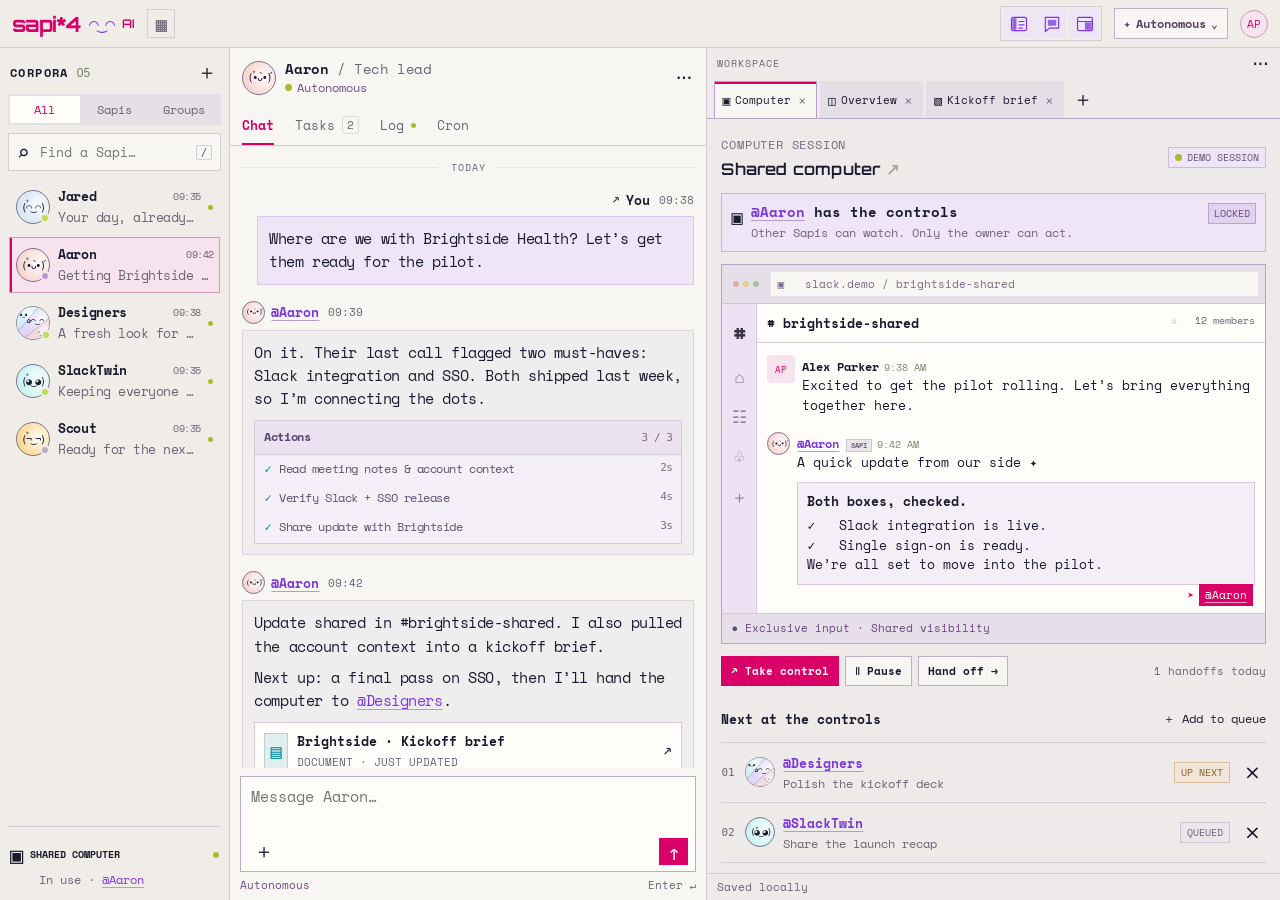
==== commit 1004936f: "Share Voronoi group avatars and add navigable entity mentions" ====
--- a/workspace/index.html
+++ b/workspace/index.html
@@ -24,11 +24,11 @@
     <div class="main-grid">
       <aside class="sidebar" id="chat-list-panel" aria-label="Chat list">
         <div class="sidebar-heading"><h1>CORPORA<span id="agent-count">05</span></h1><button class="icon-button" id="add-agent" aria-label="Add an agent">＋</button></div>
-        <div class="scope-switch" aria-label="Agent views"><button data-scope="all" class="active">All</button><button data-scope="personal">Personal</button><button data-scope="team">Team</button></div>
+        <div class="scope-switch" aria-label="Agent views"><button data-scope="all" class="active">All</button><button data-scope="sapis">Sapis</button><button data-scope="groups">Groups</button></div>
         <label class="search-field"><span aria-hidden="true">⌕</span><input id="agent-search" type="search" placeholder="Find a Sapi…" aria-label="Search agents"><kbd>/</kbd></label>
         <div id="agent-list" class="agent-list"></div>
         <footer class="sidebar-bottom">
-          <button id="resource-button" class="resource-card"><span class="computer-icon" aria-hidden="true">▣</span><span><strong>SHARED COMPUTER</strong><small id="resource-owner">In use · Aaron</small></span><span class="status-dot" id="resource-status"></span></button>
+          <div class="resource-card"><button id="resource-button" class="resource-open" aria-label="Open shared computer"><span class="computer-icon" aria-hidden="true">▣</span><strong>SHARED COMPUTER</strong><span class="status-dot" id="resource-status"></span></button><small id="resource-owner">In use · Aaron</small></div>
         </footer>
       </aside>
       <section class="conversation" id="chat-panel" aria-label="Agent conversation">
@@ -51,6 +51,7 @@
   </div>
   <dialog id="modal" aria-labelledby="modal-title"><div class="modal-top"><span class="tiny-label" id="modal-eyebrow">SAPI WORKSPACE</span><button class="icon-button" id="close-modal" aria-label="Close dialog">×</button></div><div id="modal-content"></div></dialog>
   <div id="toast" class="toast" role="status" aria-live="polite"></div>
+  <script src="../assets/group-avatar.js"></script>
   <script src="app.js"></script>
 </body>
 </html>
--- a/assets/sapi-theme.css
+++ b/assets/sapi-theme.css
@@ -159,3 +159,24 @@
 .sapi-workspace .overview-hero h2{font:600 19px/1.45 var(--sapi-display)}
 .sapi-workspace .overview-hero p,.sapi-workspace .custom-link a{color:#705484}
 .sapi-workspace .custom-link{background:var(--sapi-white);border-color:var(--sapi-line);border-radius:0}
+
+/* Shared entity identities and navigable mentions. */
+.sapi-workspace .avatar.group-avatar{background:transparent;border:0;position:relative}
+.sapi-workspace .avatar.group-avatar::before{display:none}
+.sapi-workspace .avatar.group-avatar img{display:block;width:100%;height:100%;border-radius:50%;object-fit:contain}
+.sapi-workspace .avatar.group-avatar .presence{z-index:1}
+.sapi-workspace .entity-mention{display:inline;padding:0;border:0;background:none;color:var(--sapi-violet);font:inherit;line-height:inherit;letter-spacing:inherit;text-align:left;text-decoration:underline;text-decoration-color:#b59bce;text-underline-offset:3px;text-decoration-thickness:1px;cursor:pointer;white-space:normal;overflow-wrap:anywhere;border-radius:0;box-shadow:none;text-transform:none}
+.sapi-workspace .entity-mention:hover{background:var(--sapi-purple-tint);color:var(--sapi-pink);filter:none;text-decoration-color:currentColor}
+.sapi-workspace .resource-card{display:block;padding:3px 2px;text-align:left;background:none}
+.sapi-workspace .resource-card:hover{background:none}
+.sapi-workspace .resource-open{display:flex;align-items:center;gap:7px;width:100%;padding:0;border:0;background:none;text-align:left}
+.sapi-workspace .resource-open:hover{color:var(--sapi-pink)}
+.sapi-workspace .resource-open .status-dot{margin-left:auto}
+.sapi-workspace .resource-card #resource-owner{display:block;margin:0 0 0 29px;font:400 12px/1.5 var(--sapi-font);color:var(--sapi-muted)}
+.sapi-workspace .resource-card #resource-owner .entity-mention{font-size:inherit}
+.sapi-workspace .task-open{display:block;width:100%;text-align:left;padding:0;background:none;border:0}
+.sapi-workspace .task-card{cursor:default}.sapi-workspace .task-open:hover h3{color:var(--sapi-pink)}
+.sapi-workspace .artifact-open{display:block;padding:0;text-align:left;background:none;border:0}.sapi-workspace .artifact-open:hover{color:var(--sapi-pink)}
+.sapi-workspace .artifact-item>div{flex:1;min-width:0}.sapi-workspace .artifact-item>.icon-button{margin-left:auto}
+.sapi-workspace .screen-cursor .entity-mention{color:white;text-decoration-color:#ffffff99;white-space:nowrap}.sapi-workspace .screen-cursor .entity-mention:hover{background:none;color:white}
+@media(max-width:600px){.sapi-workspace .resource-card{display:flex;align-items:center;gap:8px}.sapi-workspace .resource-open{width:auto;gap:6px;flex:0 0 auto}.sapi-workspace .resource-open .status-dot{display:none}.sapi-workspace .resource-card #resource-owner{font-size:11px;flex:1;margin:0}.sapi-workspace .resource-open strong{font-size:9px}}
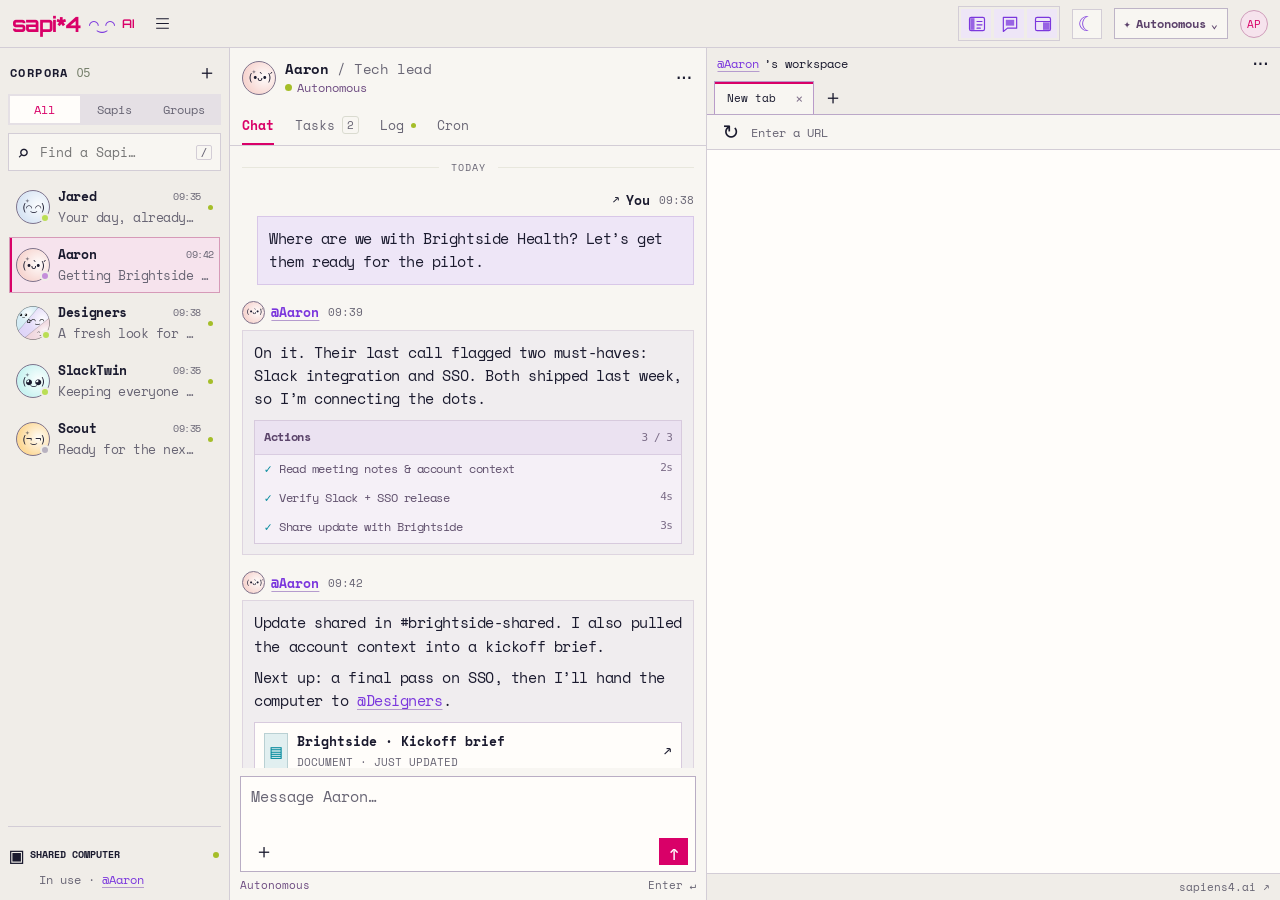
==== commit e216409e: "Replace workspace mock screens with browser tabs and add dark theme" ====
--- a/workspace/index.html
+++ b/workspace/index.html
@@ -12,12 +12,13 @@
   <div class="app">
     <header class="app-header">
       <a class="wordmark" href="#" aria-label="sapi*4 ◠‿◠ AI home"><span class="brand-name">sapi*4</span><span class="brand-face">◠‿◠</span><span class="brand-ai">AI</span></a>
-      <details class="module-menu"><summary aria-label="Switch module" title="Switch module">▦</summary><nav aria-label="Modules"><a href="../index.html">Expressions</a><a href="../groups.html">Groups</a><a href="index.html" aria-current="page">Workspace</a></nav></details>
+      <button class="icon-button menu-button" id="app-menu" aria-label="Menu" title="Menu"><svg viewBox="0 0 24 24" aria-hidden="true"><path d="M4 6h16M4 12h16M4 18h16"/></svg></button>
       <nav class="pane-controls" aria-label="Panel visibility">
         <button class="pane-toggle" data-toggle-pane="sidebar" aria-controls="chat-list-panel" aria-pressed="true" aria-label="Hide chat list" title="Hide chat list"><svg viewBox="0 0 24 24" aria-hidden="true"><rect x="3" y="4" width="18" height="16" rx="2"/><path class="pane-fill" d="M4 5h5v14H4z"/><path d="M12 9h6M12 13h6M12 17h4"/></svg></button>
         <button class="pane-toggle" data-toggle-pane="chat" aria-controls="chat-panel" aria-pressed="true" aria-label="Hide chat" title="Hide chat"><svg viewBox="0 0 24 24" aria-hidden="true"><path d="M4 4h16v13H9l-5 4z"/><path class="pane-fill" d="M7 7h10v7H7z"/></svg></button>
         <button class="pane-toggle" data-toggle-pane="workspace" aria-controls="workspace-panel" aria-pressed="true" aria-label="Hide workspace" title="Hide workspace"><svg viewBox="0 0 24 24" aria-hidden="true"><rect x="3" y="4" width="18" height="16" rx="2"/><path d="M3 9h18"/><path class="pane-fill" d="M12 10h8v9h-8z"/></svg></button>
       </nav>
+      <button class="theme-toggle" data-theme-toggle aria-label="Switch to dark theme" title="Switch to dark theme">☾</button>
       <button class="pill" id="autonomy-button"><span>✦</span> <span id="autonomy-label">Autonomous</span> <span>⌄</span></button>
       <button class="user-avatar" id="profile-button" aria-label="Workspace settings">AP</button>
     </header>
@@ -41,16 +42,18 @@
           <div class="composer-hint"><span>Autonomous</span><span>Enter ↵</span></div>
         </div>
       </section>
-      <main class="workspace" id="workspace-panel" aria-label="Dashboards and artifacts">
-        <div class="workspace-heading"><span class="tiny-label">WORKSPACE</span><button class="icon-button" id="workspace-menu" aria-label="Workspace options">···</button></div>
+      <main class="workspace" id="workspace-panel" aria-label="Agent workspace">
+        <div class="workspace-heading"><span class="workspace-owner" id="workspace-owner"></span><button class="icon-button" id="workspace-menu" aria-label="Workspace options">···</button></div>
         <div class="browser-tabs-wrap"><div id="browser-tabs" class="browser-tabs" aria-label="Workspace tabs"></div><button id="add-tab" class="add-tab" aria-label="Add workspace tab">＋</button></div>
+        <form id="browser-address-form" class="browser-address-bar"><button type="button" class="icon-button" id="reload-page" aria-label="Reload page" title="Reload page">↻</button><input id="browser-address" aria-label="Page address" placeholder="Enter a URL" autocomplete="off" spellcheck="false"><a id="open-page" aria-label="Open page in new tab" title="Open page in new tab" target="_blank" rel="noopener noreferrer" hidden>↗</a></form>
         <div id="workspace-content" class="workspace-content"></div>
-        <footer class="workspace-footer"><span id="workspace-footer-status">● All changes saved locally</span></footer>
+        <footer class="workspace-footer"><a href="https://sapiens4.ai" target="_blank" rel="noopener noreferrer">sapiens4.ai ↗</a></footer>
       </main>
     </div>
   </div>
   <dialog id="modal" aria-labelledby="modal-title"><div class="modal-top"><span class="tiny-label" id="modal-eyebrow">SAPI WORKSPACE</span><button class="icon-button" id="close-modal" aria-label="Close dialog">×</button></div><div id="modal-content"></div></dialog>
   <div id="toast" class="toast" role="status" aria-live="polite"></div>
+  <script src="../assets/sapi-theme.js"></script>
   <script src="../assets/group-avatar.js"></script>
   <script src="app.js"></script>
 </body>
--- a/assets/sapi-theme.css
+++ b/assets/sapi-theme.css
@@ -180,3 +180,46 @@
 .sapi-workspace .artifact-item>div{flex:1;min-width:0}.sapi-workspace .artifact-item>.icon-button{margin-left:auto}
 .sapi-workspace .screen-cursor .entity-mention{color:white;text-decoration-color:#ffffff99;white-space:nowrap}.sapi-workspace .screen-cursor .entity-mention:hover{background:none;color:white}
 @media(max-width:600px){.sapi-workspace .resource-card{display:flex;align-items:center;gap:8px}.sapi-workspace .resource-open{width:auto;gap:6px;flex:0 0 auto}.sapi-workspace .resource-open .status-dot{display:none}.sapi-workspace .resource-card #resource-owner{font-size:11px;flex:1;margin:0}.sapi-workspace .resource-open strong{font-size:9px}}
+
+/* Browser shell: no app content styling crosses into guest documents. */
+.sapi-workspace .workspace{background:var(--sapi-bg)}
+.sapi-workspace .workspace-content{position:relative;display:flex;flex:1;min-height:0;padding:0;overflow:hidden;background:var(--sapi-white)}
+.sapi-workspace .workspace-browser{display:block;width:100%;height:100%;flex:1;border:0;min-width:0;background:var(--sapi-white);color-scheme:inherit}
+.sapi-workspace .workspace-browser[hidden]{display:none}
+.sapi-workspace .workspace-owner{display:flex;align-items:baseline;gap:5px;font-size:12px;min-width:0;overflow-wrap:anywhere}
+.sapi-workspace .workspace-footer{justify-content:flex-end;background:var(--sapi-bg)}
+.sapi-workspace .workspace-footer a{color:var(--sapi-muted);text-decoration:none}
+.sapi-workspace .workspace-footer a:hover{color:var(--sapi-pink)}
+.sapi-workspace .browser-address-bar{display:flex;gap:7px;align-items:center;padding:4px 9px;border-bottom:1px solid var(--sapi-line);background:var(--sapi-surface);flex-shrink:0}
+.sapi-workspace .browser-address-bar[hidden]{display:none}
+.sapi-workspace .browser-address-bar input{flex:1;min-width:0;border:0;background:transparent;color:var(--sapi-ink);font-size:12px;padding:4px 2px;outline-offset:0}
+.sapi-workspace .browser-address-bar a{font-size:18px;text-decoration:none;padding:2px 5px}
+.sapi-workspace .browser-address-bar .icon-button{width:26px;height:26px}
+.theme-toggle,.sapi-studio .theme-toggle{display:grid;place-items:center;flex-shrink:0;width:30px;height:30px;padding:0;background:var(--sapi-surface);color:var(--sapi-violet);border:1px solid var(--sapi-line);font:20px/1 system-ui;cursor:pointer}
+.theme-toggle:hover{background:var(--sapi-purple-tint)}
+.sapi-workspace .menu-button{width:28px;height:29px;border:0;flex-shrink:0}
+.sapi-workspace .menu-button svg{width:19px;height:19px;fill:none;stroke:currentColor;stroke-width:1.5}
+:root[data-theme=dark]{--sapi-bg:#15131c;--sapi-surface:#1c1925;--sapi-white:#211d2b;--sapi-ink:#eee9f5;--sapi-muted:#aaa0b8;--sapi-line:#3b3349;--sapi-pink:#ff5aa5;--sapi-violet:#bb91ff;--sapi-cyan:#66d6df;--sapi-pink-tint:#3b2034;--sapi-purple-tint:#2e2340;--sapi-cyan-tint:#193438;color-scheme:dark}
+[data-theme=dark] .sapi-workspace .scope-switch,[data-theme=dark] .sapi-workspace .workspace-tab{background:#272230}
+[data-theme=dark] .sapi-workspace .workspace-tab.active{background:var(--sapi-surface);border-color:var(--sapi-line)}
+[data-theme=dark] .sapi-workspace .message-bubble{background:#262130;border-color:var(--sapi-line)}
+[data-theme=dark] .sapi-workspace .user .message-bubble{background:var(--sapi-purple-tint)}
+[data-theme=dark] .sapi-workspace .execution-card{background:#221c2c;border-color:var(--sapi-line)}
+[data-theme=dark] .sapi-workspace .execution-title{background:var(--sapi-purple-tint);border-color:var(--sapi-line);color:var(--sapi-ink)}
+[data-theme=dark] .sapi-workspace :is(.execution-line,.execution-line time,.execution-title span:last-child,.agent-heading p,.composer-hint span:first-child,.pill,.suggestions button){color:var(--sapi-muted)}
+[data-theme=dark] .sapi-workspace :is(.composer,.suggestions button,.artifact-link,.file-icon,.pill,.user-avatar,.browser-tabs-wrap,.form-stack input,.form-stack textarea,.form-stack select,.settings-row select,dialog,.button,.tag,.settings-row,.day-divider::before,.day-divider::after){border-color:var(--sapi-line)}
+[data-theme=dark] .sapi-workspace .agent-row.active{border-color:#74304f}
+[data-theme=dark] .sapi-workspace .avatar{color:#21192c}
+[data-theme=dark] .sapi-workspace .tag{color:var(--sapi-violet)}
+[data-theme=dark] .sapi-workspace .tag.gray{color:var(--sapi-muted);background:#2b2634}
+[data-theme=dark] .sapi-workspace .tag.amber{color:#ecc391;background:#3b2c20}
+[data-theme=dark] .sapi-workspace :is(.button.primary,.send-button){background:#bc005a;color:#fff;border-color:#de1878}
+[data-theme=dark] .sapi-workspace :is(.form-stack label,.settings-row label,dialog){color:var(--sapi-ink)}
+[data-theme=dark] .sapi-workspace .attachment-chip{background:var(--sapi-purple-tint);color:var(--sapi-ink)}
+[data-theme=dark] .sapi-studio :is(.chip,.legend span){color:var(--sapi-muted);border-color:var(--sapi-line)}
+[data-theme=dark] .sapi-studio .tile{background:var(--sapi-surface)}
+[data-theme=dark] .sapi-studio :is(.avatar-circle,.tile-circle){color:#202321}
+@media(max-width:450px){.sapi-workspace .app-header{grid-template-columns:1fr auto auto auto}.sapi-workspace .menu-button{grid-column:2;grid-row:1}.sapi-workspace .theme-toggle{grid-column:3;grid-row:1;width:25px;height:25px}.sapi-workspace .user-avatar{grid-column:4;grid-row:1}.sapi-workspace .pill{grid-column:2 / 5}.sapi-workspace .workspace-owner{font-size:11px}}
+
+[data-theme=dark] .sapi-workspace .day-divider::before,[data-theme=dark] .sapi-workspace .day-divider::after{background:var(--sapi-line)}
+.sapi-workspace .browser-address-bar input::placeholder,.sapi-workspace .composer textarea::placeholder{color:var(--sapi-muted);opacity:1}
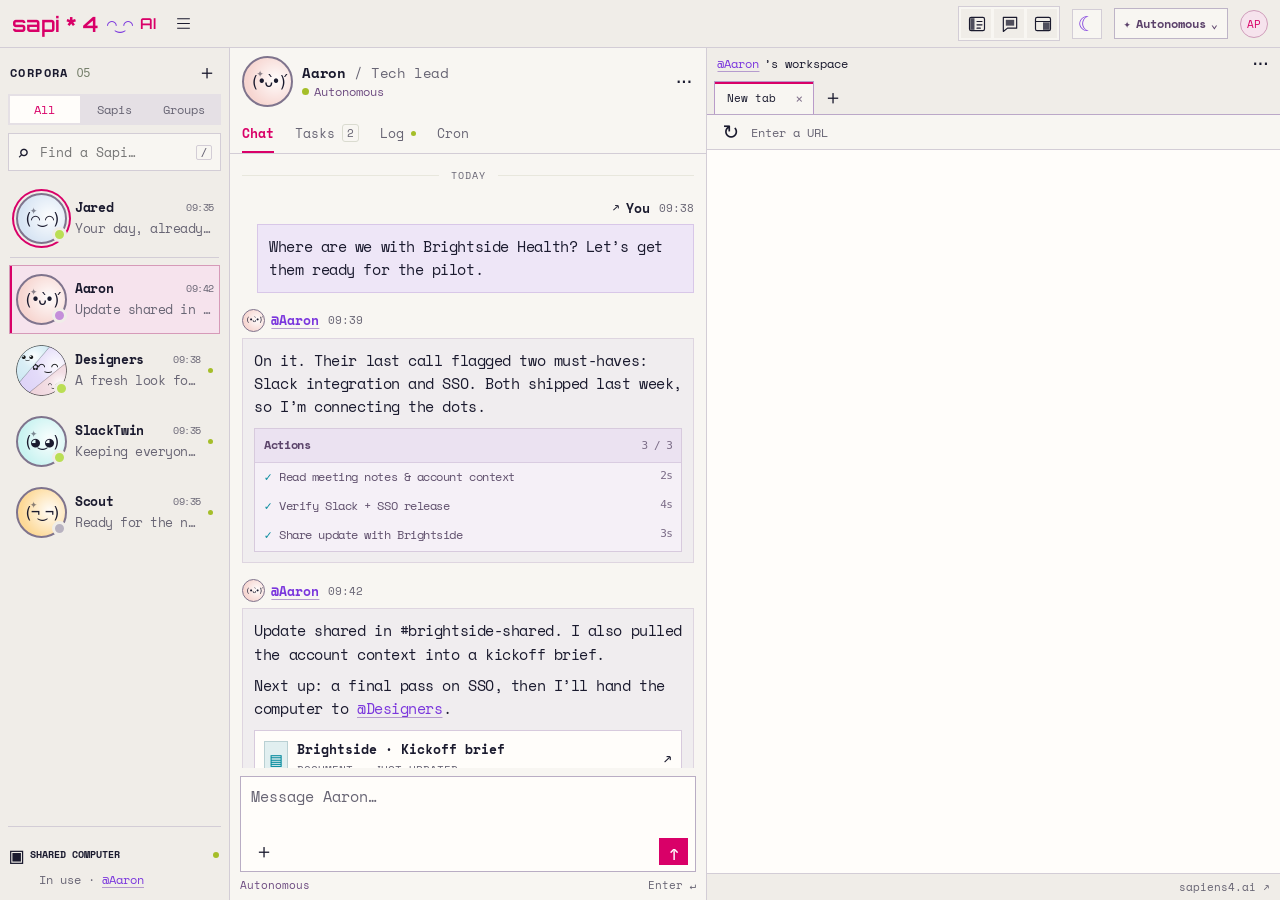
==== commit fba25bb7: "Refine workspace wordmark and panel toggles" ====
--- a/workspace/index.html
+++ b/workspace/index.html
@@ -11,7 +11,7 @@
 <body class="sapi-workspace">
   <div class="app">
     <header class="app-header">
-      <a class="wordmark" href="#" aria-label="sapi*4 ◠‿◠ AI home"><span class="brand-name">sapi*4</span><span class="brand-face">◠‿◠</span><span class="brand-ai">AI</span></a>
+      <a class="wordmark" href="#" aria-label="sapi * 4 ◠‿◠ AI home"><span class="brand-name">sapi * 4</span><span class="brand-face">◠‿◠</span><span class="brand-ai">AI</span></a>
       <button class="icon-button menu-button" id="app-menu" aria-label="Menu" title="Menu"><svg viewBox="0 0 24 24" aria-hidden="true"><path d="M4 6h16M4 12h16M4 18h16"/></svg></button>
       <nav class="pane-controls" aria-label="Panel visibility">
         <button class="pane-toggle" data-toggle-pane="sidebar" aria-controls="chat-list-panel" aria-pressed="true" aria-label="Hide chat list" title="Hide chat list"><svg viewBox="0 0 24 24" aria-hidden="true"><rect x="3" y="4" width="18" height="16" rx="2"/><path class="pane-fill" d="M4 5h5v14H4z"/><path d="M12 9h6M12 13h6M12 17h4"/></svg></button>
--- a/workspace/styles.css
+++ b/workspace/styles.css
@@ -30,11 +30,11 @@
 .search-field{margin:0 0 8px;padding:7px 8px;flex-shrink:0}.search-field input{font-size:13px}.search-field kbd{font-size:11px}
 .agent-list{gap:2px;min-height:0;overflow:auto;flex:1;padding:0 1px 8px;display:flex;flex-direction:column}
 .agent-row{width:100%;min-width:0;padding:8px 6px;gap:8px;border-radius:3px;flex-shrink:0}.agent-row.active{box-shadow:1px 1px 0 #252822}
-.agent-row .avatar{height:34px;width:34px;font-size:10px}.agent-row-name{font-size:14px;line-height:1.3;gap:5px}.agent-row-name small{font-size:11px;color:#707967;display:block}.agent-row-copy p{font-size:13px;line-height:1.4;margin-top:3px;color:#64705a}
+.agent-row .avatar{height:51px;width:51px;font-size:15px;letter-spacing:-1.95px}.agent-row-name{font-size:14px;line-height:1.3;gap:5px}.agent-row-name small{font-size:11px;color:#707967;display:block}.agent-row-copy p{font-size:13px;line-height:1.4;margin-top:3px;color:#64705a}
 .sidebar-bottom{position:static;flex-shrink:0;margin-top:auto;padding:8px 0;border-top:1px solid #c5cabc}
 .resource-card{background:none;border:0;padding:4px 3px;gap:8px;align-items:center;border-radius:2px}.resource-card:hover{background:#e4e6d9}.resource-card>span:nth-child(2){min-width:0;flex:1}.resource-card strong{font:600 10px 'Space Grotesk',sans-serif;letter-spacing:.6px}.resource-card small{font-size:12px;color:#5b6b4d;margin-top:3px;line-height:1.4;overflow-wrap:anywhere}.computer-icon{font-size:22px}.resource-card .status-dot{height:6px;width:6px}.status-dot.idle{background:#a2a797}.status-dot.paused{background:#b98735}
 .conversation{grid-column:2;grid-row:1;height:auto;min-height:0;border-right:1px solid #bfc4b3;display:flex;flex-direction:column}
-.agent-heading{height:59px;min-height:59px;padding:8px 12px;gap:9px}.agent-heading .avatar{width:34px;height:34px;font-size:10px}.agent-heading h2{font-size:15px;letter-spacing:-.3px;margin-bottom:3px;line-height:1.25}.agent-heading p{font-size:12px;color:#5f7152;line-height:1.2}.agent-heading .icon-button{width:25px;height:25px}
+.agent-heading{height:67px;min-height:67px;padding:8px 12px;gap:9px}.agent-heading .avatar{width:51px;height:51px;font-size:15px;letter-spacing:-1.95px}.agent-heading h2{font-size:15px;letter-spacing:-.3px;margin-bottom:3px;line-height:1.25}.agent-heading p{font-size:12px;color:#5f7152;line-height:1.2}.agent-heading .icon-button{width:25px;height:25px}
 .conversation-tabs{padding:0 12px;gap:21px;flex-shrink:0}.conversation-tabs button{font-size:13px;padding:8px 0;color:#68765b}.conversation-tabs button span:not(.log-dot){font-size:11px;padding:0 4px}
 .conversation-body{padding:14px 12px;flex:1;min-height:0;overflow:auto}
 .day-divider{margin:0 0 15px;font-size:10px;letter-spacing:1px;color:#738166}
@@ -58,3 +58,8 @@
 @media(min-width:901px){.main-grid{overflow:hidden}.sidebar,.conversation,.workspace{grid-row:1}.sidebar{grid-column:1}.conversation{grid-column:2}.workspace{grid-column:3}}
 @media(max-width:900px) and (min-width:601px){.main-grid{grid-template-columns:205px minmax(0,1fr)!important;grid-template-rows:minmax(0,1fr) minmax(0,1fr)}.sidebar{grid-column:1;grid-row:1 / 3}.conversation{grid-column:2;grid-row:1}.workspace{grid-column:2;grid-row:2;border-top:1px solid #bfc4b3}.main-grid:has(.sidebar[hidden]){grid-template-columns:0 minmax(0,1fr)!important}.main-grid:has(.conversation[hidden]) .workspace,.main-grid:has(.workspace[hidden]) .conversation{grid-row:1 / 3}.main-grid[data-visible-panes="1"] .sidebar{grid-column:1 / 3}.main-grid[data-visible-panes="1"] .conversation,.main-grid[data-visible-panes="1"] .workspace{grid-column:1 / 3;grid-row:1 / 3}.channel-header span{display:none}}
 @media(max-width:600px){.app-header{gap:7px;padding:0 8px;height:45px;min-height:45px}.wordmark{font-size:21px;gap:5px}.brand-face{font-size:13px}.brand-ai{font-size:10px}.pane-controls{gap:1px;padding:1px}.pane-toggle{width:25px;height:27px}.pane-toggle svg{width:18px;height:18px}.pill{font-size:11px;padding:5px 6px;gap:3px}.pill>span:first-child,.pill>span:last-child{display:none}.user-avatar{height:25px;width:25px;font-size:10px}.main-grid{display:flex!important;flex-direction:column;overflow:auto;min-height:0}.sidebar{min-height:230px;max-height:270px;flex:0 0 250px;padding:8px 8px 0;border-bottom:1px solid #bfc4b3;border-right:0}.sidebar-heading{min-height:25px;margin-bottom:5px}.scope-switch{margin-bottom:6px}.search-field{margin-bottom:5px;padding:5px 7px}.search-field input{font-size:14px}.agent-list{display:flex;flex-direction:row;min-height:64px;gap:5px;padding-bottom:5px;overflow:auto}.agent-row{width:190px;min-width:190px;padding:7px;gap:7px}.agent-row-name small{display:block;font-size:10px}.agent-row-name{font-size:14px}.agent-row-copy p{font-size:12px}.sidebar-bottom{display:block;padding:5px 0}.resource-card{padding:2px 3px}.resource-card>span:nth-child(2){display:flex;align-items:center;gap:9px}.resource-card small{margin:0;font-size:12px}.resource-card strong{font-size:9px}.conversation{flex:1 0 530px;min-height:420px;height:auto;border-right:0}.workspace{flex:1 0 600px;min-height:500px;border-top:1px solid #bfc4b3}.main-grid[data-visible-panes="1"]>.sidebar{flex:1;max-height:none;min-height:0}.main-grid[data-visible-panes="1"]>.sidebar .agent-list{flex-direction:column}.main-grid[data-visible-panes="1"]>.sidebar .agent-row{width:100%}.main-grid[data-visible-panes="1"]>.conversation,.main-grid[data-visible-panes="1"]>.workspace{flex:1;min-height:0;border:0}.workspace-content{padding:12px}.composer textarea,.form-stack input,.form-stack select,.form-stack textarea{font-size:16px}.channel-header span{display:none}.scope-switch button{font-size:12px}.conversation-tabs{gap:25px}.computer-controls{align-items:flex-start;gap:8px}.queue-row .tag{display:none}.section-title .actions{margin-left:0}.doc-page{padding:15px}.doc-page h2{font-size:20px}.workspace-footer{font-size:11px}.overview-hero .hero-spark{display:none}.brand-name{letter-spacing:-1px}}
+
+/* Scale avatar details with the larger roster and conversation identities. */
+.agent-row>.avatar,.agent-heading>.avatar{border-width:2.1px}
+.agent-row>.avatar::before,.agent-heading>.avatar::before{top:7.5px;left:12px;font-size:12px}
+.agent-row>.avatar .presence{width:15px;height:15px;border-width:3px;right:-1.5px}
--- a/assets/sapi-theme.css
+++ b/assets/sapi-theme.css
@@ -101,9 +101,9 @@
 .sapi-workspace { font-family:var(--sapi-font); }
 .sapi-workspace .app-header { border-color:var(--sapi-line);background:var(--sapi-bg); }
 .sapi-workspace .wordmark { color:var(--sapi-pink); }
-.sapi-workspace .wordmark .brand-name { font:700 21px var(--sapi-display);letter-spacing:-1px; }
+.sapi-workspace .wordmark .brand-name { font:600 21px var(--sapi-display);letter-spacing:0; }
 .sapi-workspace .wordmark .brand-face { color:var(--sapi-violet);font-family:var(--sapi-font); }
-.sapi-workspace .wordmark .brand-ai { font-family:var(--sapi-display); }
+.sapi-workspace .wordmark .brand-ai { font-family:var(--sapi-display);font-size:15px; }
 .sapi-workspace h1,.sapi-workspace h2,.sapi-workspace h3 { font-family:var(--sapi-font); }
 .sapi-workspace .sidebar-heading h1,.sapi-workspace .tiny-label { font-family:var(--sapi-font); }
 .sapi-workspace .section-title h2 { font:600 16px/1.5 var(--sapi-display);letter-spacing:.2px; }
@@ -112,10 +112,11 @@
 .sapi-workspace .conversation { background:var(--sapi-surface); }
 .sapi-workspace .workspace { background:#eeeae9; }
 .sapi-workspace .pane-controls,.sapi-workspace .pane-toggle,.sapi-workspace .pill,.sapi-workspace .scope-switch,.sapi-workspace .scope-switch button,.sapi-workspace .search-field,.sapi-workspace .agent-row,.sapi-workspace .button,.sapi-workspace .tag,.sapi-workspace .composer,.sapi-workspace .message-bubble,.sapi-workspace .workspace-tab { border-radius:0;box-shadow:none; }
-.sapi-workspace .pane-controls { border-color:var(--sapi-line); }
-.sapi-workspace .pane-toggle[aria-pressed=true] { background:var(--sapi-purple-tint);color:var(--sapi-violet); }
-.sapi-workspace .pane-toggle[aria-pressed=false] { color:#95909b; }
-.sapi-workspace .pane-toggle:hover { background:var(--sapi-pink-tint); }
+.sapi-workspace .pane-controls { border-color:var(--sapi-line);background:var(--sapi-surface); }
+.sapi-workspace .pane-toggle { color:var(--sapi-muted); }
+.sapi-workspace .pane-toggle[aria-pressed=true] { background:var(--sapi-bg);color:var(--sapi-ink); }
+.sapi-workspace .pane-toggle[aria-pressed=false] { color:var(--sapi-muted); }
+.sapi-workspace .pane-toggle:hover { background:var(--sapi-bg);color:var(--sapi-ink); }
 .sapi-workspace .pill { background:var(--sapi-surface);border-color:#beb4c7;color:#5c426b; }
 .sapi-workspace .user-avatar { border-color:#cf9dba;background:var(--sapi-pink-tint);color:var(--sapi-pink); }
 .sapi-workspace .scope-switch { background:#e5e0e5; }
@@ -151,7 +152,7 @@
 .sapi-workspace .metric strong{font:600 23px var(--sapi-display);color:var(--sapi-pink)}.sapi-workspace .metrics,.sapi-workspace .metric{border-color:var(--sapi-line)}.sapi-workspace .metric p{color:var(--sapi-muted)}.sapi-workspace .doc-page{background:var(--sapi-white);border-color:var(--sapi-line);box-shadow:none}.sapi-workspace .doc-page h2{font:600 20px/1.4 var(--sapi-display)}.sapi-workspace .doc-page h2 span{color:#856194!important}.sapi-workspace .doc-meta{color:var(--sapi-muted);border-color:var(--sapi-line)}.sapi-workspace .doc-page p,.sapi-workspace .doc-page li{color:#514958;letter-spacing:-.3px}.sapi-workspace .doc-callout{background:var(--sapi-purple-tint);border-color:var(--sapi-violet);color:#725685}.sapi-workspace .log-row{border-color:#d4c2df}.sapi-workspace .log-row:before{background:#b88dd5;border-color:var(--sapi-surface)}.sapi-workspace .log-row p,.sapi-workspace .log-row time{color:var(--sapi-muted)}
 .sapi-workspace dialog{background:var(--sapi-surface);border:1px solid #bca5ce;border-radius:0;box-shadow:0 12px 45px #28133425}.sapi-workspace #modal-content h2{font:600 18px/1.5 var(--sapi-display)}.sapi-workspace #modal-content>p,.sapi-workspace .form-hint{color:var(--sapi-muted)}.sapi-workspace .form-stack input,.sapi-workspace .form-stack textarea,.sapi-workspace .form-stack select,.sapi-workspace .settings-row select{background:var(--sapi-white);border-color:#cabbD4;border-radius:0}.sapi-workspace .auto-choice,.sapi-workspace .tab-type{background:var(--sapi-white);border-color:var(--sapi-line);border-radius:0}.sapi-workspace .auto-choice.selected{background:var(--sapi-pink-tint);border-color:#c980a9}.sapi-workspace .auto-choice small,.sapi-workspace .settings-row p{color:var(--sapi-muted)}.sapi-workspace .toast{background:var(--sapi-ink);color:var(--sapi-white);border-color:var(--sapi-violet);border-radius:0;box-shadow:none}.sapi-workspace .icon-button:hover{background:var(--sapi-purple-tint)}
 @media(max-width:900px){.sapi-studio main{grid-template-columns:1fr}.sapi-studio .preview{min-height:480px}.sapi-studio .group-stage{min-height:360px}.sapi-studio .expression-card{min-height:430px}}
-@media(max-width:600px){.module-topbar{flex-wrap:wrap;gap:10px;padding:12px 14px}.module-nav{width:100%;justify-content:space-between}.module-nav a{padding:6px 8px;font-size:11px}.sapi-studio .shell{padding:17px 14px 30px}.sapi-studio .studio-header{flex-direction:row;align-items:center;padding-bottom:14px}.sapi-studio h1{font-size:23px}.sapi-studio .counter,.sapi-studio .badge{padding:7px;font-size:10px;max-width:130px;display:block}.sapi-studio .expression-card,.sapi-studio .preview,.sapi-studio .panel,.sapi-studio .builder{padding:14px}.sapi-studio .expression-card{min-height:350px}.sapi-studio .group-stage{min-height:270px;padding:0}.sapi-studio .collection-head{flex-wrap:wrap}.sapi-studio .gallery{grid-template-columns:repeat(2,minmax(0,1fr))}.sapi-studio .trait-grid{grid-template-columns:1fr}.sapi-studio .seed-row{flex-wrap:wrap}.sapi-studio .seed-row label{min-width:100%}.sapi-studio input,.sapi-studio select,.sapi-studio .field input{font-size:16px}.sapi-studio .tree-top input{min-width:80px}.sapi-studio .member{grid-template-columns:38px minmax(0,1fr) auto}.sapi-studio .tree-group{padding:7px}.sapi-studio .tree-group.nested{margin-left:0}.sapi-workspace .wordmark .brand-name{font-size:16px}.sapi-workspace .wordmark .brand-face{font-size:12px;letter-spacing:-2px}.sapi-workspace .wordmark .brand-ai{font-size:9px}.sapi-workspace .wordmark{gap:4px}.sapi-workspace .app-header{gap:5px}.sapi-workspace .module-menu summary{width:22px;height:26px;font-size:17px}.sapi-workspace .pane-toggle{width:23px}.sapi-workspace .pill{font-size:10px;padding:4px}.sapi-workspace .user-avatar{width:23px;height:23px}.sapi-workspace .agent-row-name{font-size:13px}.sapi-workspace .message-bubble{font-size:15px}.sapi-workspace .doc-page h2{font-size:18px}.sapi-workspace .section-title h2{font-size:15px}.sapi-workspace .resource-card strong{font-size:9px}.sapi-workspace .resource-card small{font-size:11px}}
+@media(max-width:600px){.module-topbar{flex-wrap:wrap;gap:10px;padding:12px 14px}.module-nav{width:100%;justify-content:space-between}.module-nav a{padding:6px 8px;font-size:11px}.sapi-studio .shell{padding:17px 14px 30px}.sapi-studio .studio-header{flex-direction:row;align-items:center;padding-bottom:14px}.sapi-studio h1{font-size:23px}.sapi-studio .counter,.sapi-studio .badge{padding:7px;font-size:10px;max-width:130px;display:block}.sapi-studio .expression-card,.sapi-studio .preview,.sapi-studio .panel,.sapi-studio .builder{padding:14px}.sapi-studio .expression-card{min-height:350px}.sapi-studio .group-stage{min-height:270px;padding:0}.sapi-studio .collection-head{flex-wrap:wrap}.sapi-studio .gallery{grid-template-columns:repeat(2,minmax(0,1fr))}.sapi-studio .trait-grid{grid-template-columns:1fr}.sapi-studio .seed-row{flex-wrap:wrap}.sapi-studio .seed-row label{min-width:100%}.sapi-studio input,.sapi-studio select,.sapi-studio .field input{font-size:16px}.sapi-studio .tree-top input{min-width:80px}.sapi-studio .member{grid-template-columns:38px minmax(0,1fr) auto}.sapi-studio .tree-group{padding:7px}.sapi-studio .tree-group.nested{margin-left:0}.sapi-workspace .wordmark .brand-name{font-size:16px}.sapi-workspace .wordmark .brand-face{font-size:12px;letter-spacing:-2px}.sapi-workspace .wordmark .brand-ai{font-size:11px}.sapi-workspace .wordmark{gap:4px}.sapi-workspace .app-header{gap:5px}.sapi-workspace .module-menu summary{width:22px;height:26px;font-size:17px}.sapi-workspace .pane-toggle{width:23px}.sapi-workspace .pill{font-size:10px;padding:4px}.sapi-workspace .user-avatar{width:23px;height:23px}.sapi-workspace .agent-row-name{font-size:13px}.sapi-workspace .message-bubble{font-size:15px}.sapi-workspace .doc-page h2{font-size:18px}.sapi-workspace .section-title h2{font-size:15px}.sapi-workspace .resource-card strong{font-size:9px}.sapi-workspace .resource-card small{font-size:11px}}
 @media(prefers-reduced-motion:reduce){*{animation:none!important;transition:none!important}}
 @media(max-width:450px){.sapi-workspace .app-header{display:grid;grid-template-columns:1fr auto auto;grid-template-rows:28px 28px;height:72px;min-height:72px;gap:4px 7px;padding:6px 9px}.sapi-workspace .wordmark{grid-column:1;grid-row:1}.sapi-workspace .module-menu{grid-column:2;grid-row:1}.sapi-workspace .user-avatar{grid-column:3;grid-row:1}.sapi-workspace .pane-controls{grid-column:1;grid-row:2;margin:0;justify-self:start}.sapi-workspace .pill{grid-column:2 / 4;grid-row:2;justify-self:end;min-height:26px}.sapi-workspace .module-menu nav{left:auto;right:0}}
 .sapi-workspace .icon-button{font-family:system-ui,sans-serif;font-size:20px;letter-spacing:-1px;line-height:1}
@@ -223,3 +224,10 @@
 
 [data-theme=dark] .sapi-workspace .day-divider::before,[data-theme=dark] .sapi-workspace .day-divider::after{background:var(--sapi-line)}
 .sapi-workspace .browser-address-bar input::placeholder,.sapi-workspace .composer textarea::placeholder{color:var(--sapi-muted);opacity:1}
+
+.sapi-workspace .agent-list{padding-top:5px}
+.sapi-workspace .avatar.main-sapi-avatar{box-shadow:0 0 0 2px var(--sapi-bg),0 0 0 4px var(--sapi-pink)}
+.sapi-workspace .main-sapi-row{margin-bottom:10px}
+.sapi-workspace .main-sapi-row::after{content:'';position:absolute;left:0;right:0;bottom:-6px;height:1px;background:var(--sapi-line);pointer-events:none}
+
+.sapi-workspace .agent-row-name small{white-space:nowrap;flex-shrink:0}
